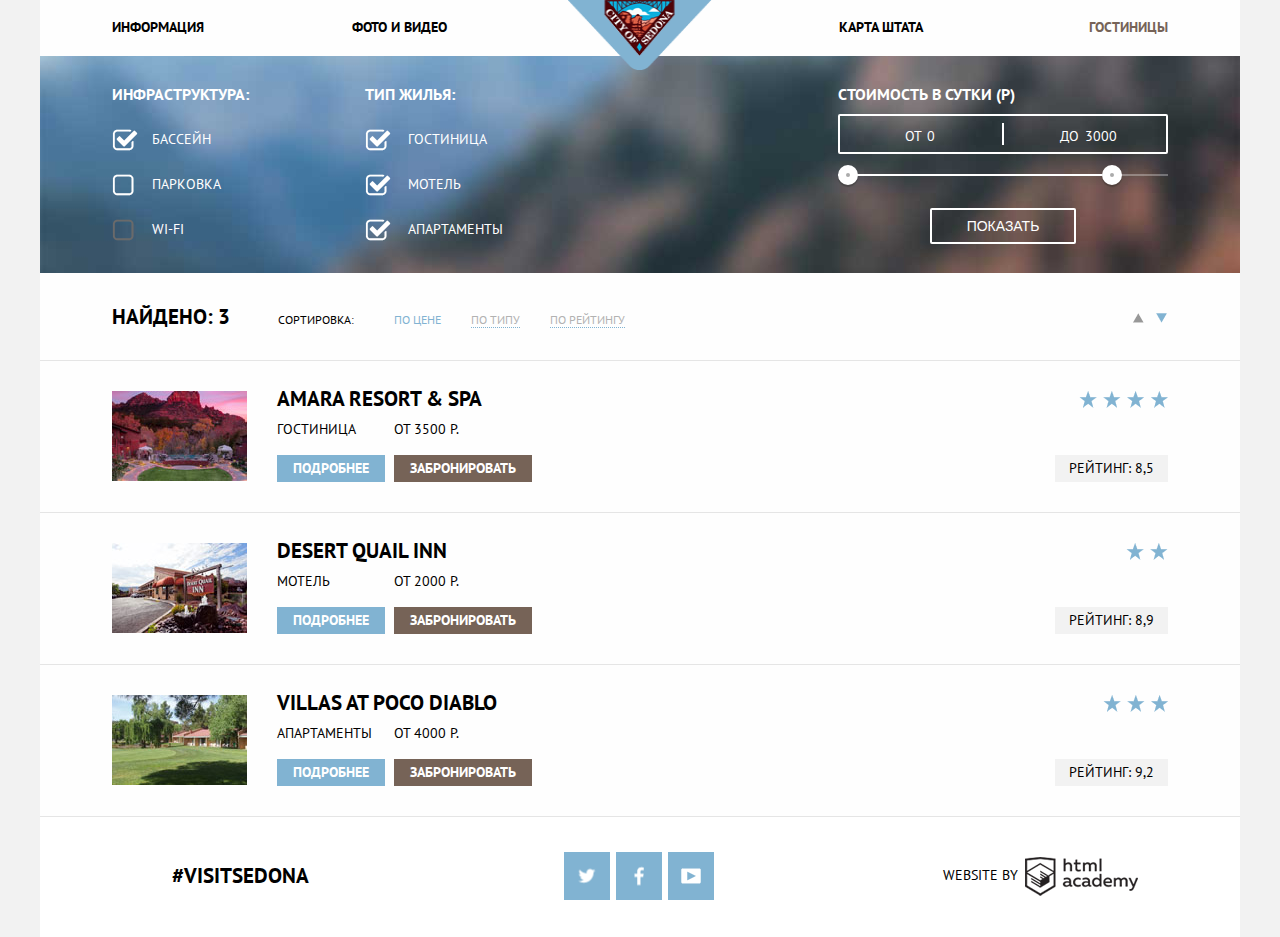
==== catalog.html @ 5f7a1dcf "Финальная версия" ====
<!DOCTYPE HTML>
<html lang="ru">
  <head>
    <meta charset="utf-8">
    <title>Каталог гостинец</title>
    <link rel="stylesheet" href="css/normalize.css">
    <link rel="stylesheet" href="css/style.css">
    <link href="https://fonts.googleapis.com/css?family=PT+Sans:400,700&amp;subset=cyrillic" rel="stylesheet">
  </head>
  <body>
    <header class="main-header">
      <div class="container">
        <nav class="main-navigation">
          <ul class="clearfix">
            <li class="navigation"><a href="#">Информация</a></li>
            <li class="navigation"><a href="#">Фото и видео</a></li>
            <li class="navigation active-nav"><a href="#">Гостиницы</a></li>
            <li class="navigation"><a href="#">Карта штата</a></li>
          </ul>
          <a href="/"><img src="img/logo.png" alt="Логотип" width="145" height="70"></a>
        </nav>
      </div>
    </header>
    <main class="container">

      <div class="filters clearfix"><!-- форма -->
          <form>
          <div class="infrastructure">
            <h3>Инфраструктура:</h3>
              <input type="checkbox" name="infrastructure" id="waterpool" checked>
              <label for="waterpool">Бассейн</label>
              <input type="checkbox" name="infrastructure" id="parking">
              <label for="parking">Парковка</label>
              <input type="checkbox" name="infrastructure" id="wi-fi" disabled>
              <label for="wi-fi">WI-FI</label>
            </div>
          <div class="house-type">
            <h3>Тип жилья:</h3>
              <input type="checkbox" name="hotel" id="hotel" checked>
              <label for="hotel">Гостиница</label>
              <input type="checkbox" name="motel" id="motel" checked>
              <label for="motel">Мотель</label>
              <input type="checkbox" name="apartments" id="apartments" checked>
              <label for="apartments">Апартаменты</label>

          </div>
          <div class="filter-range">
            <div class="filter-range-title">Стоимость в сутки (Р)</div>
            <div class="price-controls">
              <label class="min-price">
                От <input type="text" name="min-price" value=0>
              </label>
              <label class="max-price">
                До <input type="text" name="max-price" value=3000>
              </label>
            </div>
            <div class="range-controls">
              <div class="scale">
                  <div class="bar">
                  </div>
              </div>
              <div class="range-toggle min-range-toggle"></div>
              <div class="range-toggle max-range-toggle"></div>
            </div>
            <button class="btn-transparent" type="submit">Показать</button>
          </div>
        </form>
      </div>

      <div class="sort clearfix"><!--??-->
        <h3>Найдено: 3</h3>
        <span>Сортировка:</span>
        <a class="sort-active" href="#">По цене</a>
        <a href="#">По типу</a>
        <a href="#">По рейтингу</a>
        <i class="top-arrow"></i>
        <i class="down-arrow down-active-arrow"></i>
      </div>
      <div class="found clearfix"><!-- ??? -->
        <img src="img/hotel-1.jpg" alt="Гостиница" width="135" height="90">
        <div class="about-house">
          <a href="#" class="name"><h3>Amara Resort & Spa</h3></a>
          <div>
            <span class="hotel-type">Гостиница</span>
            <span class="price">От 3500 р.</span>
          </div>
          <a href="#" class="more">Подробнее</a>
          <a href="#" class="booking">Забронировать</a>
        </div>
        <i class="stars"></i>
        <span class="rating">Рейтинг: 8,5</span>
      </div>
      <div class="found clearfix">
        <img src="img/hotel-2.jpg" alt="Мотель" width="135" height="90">
        <div class="about-house">
          <a href="#" class="name"><h3>Desert Quail Inn</h3></a>
          <div>
            <span class="hotel-type">Мотель</span>
            <span class="price">От 2000 р.</span>
          </div>
          <a href="#" class="more">Подробнее</a>
          <a href="#" class="booking">Забронировать</a>

        </div>
        <i class="stars two-stars"></i>
        <span class="rating">Рейтинг: 8,9</span>
      </div>
      <div class="found clearfix">
        <img src="img/hotel-3.jpg" alt="Апартаменты" width="135" height="90">
        <div class="about-house">
          <a href="#" class="name"><h3>Villas at Poco Diablo</h3></a>
          <div>
            <span class="hotel-type">Апартаменты</span>
            <span class="price">От 4000 р.</span>
          </div>
          <a href="#" class="more">Подробнее</a>
          <a href="#" class="booking">Забронировать</a>
          </div>
        <i class="stars three-stars"></i>
        <span class="rating">Рейтинг: 9,2</span>
      </div>
    </main>
    <footer class="main-footer">
      <div class="container clearfix">
        <div class="footer-sedona">
          <h3>#VisitSedona</h3>
        </div>
        <div class="footer-social">
          <a class="social-btn social-btn-twit" href="">Twiter </a>
          <a class="social-btn social-btn-fb" href="">FB</a>
          <a class="social-btn social-btn-play" href="">Play</a>
        </div>
        <div class="footer-copyright">
          <a href="#">Website by</a>
        </div>
      </div>
    </footer>
  </body>
</html>
---- css/style.css ----
body {
  font-size: 14px;
  font-family: "PT Sans", sans-serif;
  font-weight: 400;
  text-transform: uppercase;
  color: #000000;
  line-height: 1.2;
  background-color: #f2f2f2;
}
h1 {
  font-size: 30px;
}
h2{
  font-size: 24px;
}
h3{
  font-size: 21px;
}
.introduction p{
  font-weight: normal;
}
.clearfix::after {
  content: "";
  display: table;
  clear: both;
}
.container {
  width: 1200px;
  margin: 0 auto;
  background-color: #fefefe;
}
.main-navigation {
    position: relative;
}
.main-navigation ul {
  font-size: 0;
  padding:0;/*??*/
  padding-bottom: 18px;
  padding-top: 17px;
  padding-left: 72px;
  padding-right: 72px;
}
.navigation{/* размер 20% от юл, а надо от 1200*/
  display: inline-block;
  width:240px;
  font-size: 14px;
  line-height: 21px;
  font-weight: bold;
}
.navigation:first-child{
  float:left;
  text-align: left;
}
.navigation:nth-child(2){
  float:left;
}
.navigation:nth-child(3){
  float: right;
  text-align: right;
}
.navigation:last-child{
  float: right;
  text-align: right;
    padding-right: 5px;
}
.navigation a{
  text-decoration: none;
  color: #000000;
}
.navigation a:hover{
  color: #81b3d2;
}
.navigation a:active{
  color: #b2b2b2;
}
.active-nav a{
  color: #766357;
}
.active-nav a:hover{
  color: #604e43;
}
.active-nav a:active{
  color: #d6d0cc;
}
.main-header img{
  position:absolute;
  top:0;
  left: 50%;
  margin-left: -72px;
  width: 144px;
  height: 70px;
}
.sedona-image {
  width: 100%;
  height: 432px;
  background:
              url(../img/underline.png) no-repeat 0 100% ,
              url(../img/background.jpg) 0 -55px;
  margin-bottom: 60px;
  padding-top: 76px;
}
.welcome-image{
  display: block;
  width: 188px;
  height: 45px;
  margin: 0 auto;
  margin-bottom: 11px;
}
.gorgeous{
  position: relative;
  display:block;
  width: 176px;
  height: 30px;
  margin: 0 auto;
  margin-bottom: 53px;
  padding-left: 10px;
  padding-right: 10px;
  z-index: 2;
}
.sedona-image i{
  position: relative;
  content: "";
  display: block;
  border-bottom: 2px solid #000000;
  top: -70px;
  width: 256px;
  margin: 0 auto;
  z-index: 1;
}
.big-image{
  display: block;
  width: 458px;
  height: 78px;
  margin: 0 auto;
  margin-bottom: 55px;
}
.sucks {
  display: block;
  width: 296px;
  height: 80px;
  margin: 0 auto;
}
.introduction {
  margin: 0 auto;
  width: 575px;
  padding-bottom:41px;/*14 пикселей вокруг текста ???*/
  text-align: center;
}
.main-text{
  font-size: 21px;
  line-height: 26px;
  margin-bottom: 33px;
}
.text-advantage {
  float:left;
  width:282px;
  padding-left: 60px;
  padding-top: 34px;
  padding-right: 58px;
  padding-bottom: 12px;
  line-height: 21px;
  min-height: 210px;
  text-align: center;
  color: #ffffff;
  background-color: #81b3d2;
}
.text-advantage h3{
  margin-bottom: 23px;
}
.number-one{
  margin-bottom: 21px;
}
.advantage-one img {
  float:right;
  width:800px;
  height: 256px;/*??*/
}
.feel{
  padding-top: 50px;
  padding-left: 72px;
  padding-right: 49px;;
  padding-bottom: 81px;
}
.feel h3{
  margin-bottom: 23px;/*&& 30px*/
}
.feel p{
  line-height: 21px;
  text-align: center;
  margin-bottom: 0;
}
.one {
  float:left;
  padding-top: 10px;
  width:258px;
  padding-right: 67px;
  /*min-height: 190px;*/
}
.one h3{
  padding-left: 95px;
}
.one img{
  margin-left: 89px;
  margin-bottom: 3px;/*21px?*/
  width: 75px;
  height: 72px;
}
.two{
  float:left;
  width: 397px;
  padding-top: 10px;
  padding-left: 4px;
  text-align: center;
}
.two img{
  width:74px;
  height: 70px;
}
.two h3{
  margin-top: 25px;
  margin-bottom: 24px;
}
.three {
  float:right;
  width: 300px;
  padding-top: 7px;
  padding-left: 27px;
  text-align: center;
}
.three img{
  width: 64px;
  height: 76px;
}
.three h3{
  margin-top: 23px;
}
.second-advantage img {
  float: left;
  width: 800px;
  height: 256px;
}
.bridge {
  width: 305;
  float: right;
  padding-top: 33px;
  padding-left: 48px;
  padding-right: 46px;
  padding-bottom: 13px;
  min-height: 210px;
  line-height: 21px;
  text-align: center;
  color: #ffffff;
  background-color: #81b3d2;
  min-height: 210px;
}
.bridge h3{
  margin-bottom: 25px;
}
.bridge p{
  margin-bottom: 21px;
}
.other-advantages {
  padding-top: 25px;
  padding-left: 72px;
  padding-right: 60px;
  padding-bottom: 15px;
  min-height: 215px;
  line-height: 21px;
  background-color: #eeeeee;
}
.other:first-child {
  width: 240px;
  float: left;
  text-align: center;
  padding-right: 80px;
  padding-left: 7px;
  font-weight: normal;

}
.other:nth-child(2){
  float:left;
  width:400px;
  text-align:center;
  font-weight: normal;
}
.other:last-child {
  float:right;
  width:280px;
  text-align: center;
  font-weight: normal;
}
.other h3{
  margin-bottom: 25px;
}
.other p{
  margin-bottom: 21px;
}
.hotels {
  text-align: center;
  padding-top: 26px;/*маргин 24.9, что это */
}
.interesting{
  font-size: 30px;
  margin-bottom: 24px;
}
.hotels p{
  line-height: 24px;
  margin-bottom: 48px;
}
.find{/*маргин 19.2 ??*/
  position: relative;
  margin: 0 auto;
  width: 568px;
  padding-top: 30px;
  padding-bottom: 30px;
  background-color: #766357;
  color: #ffffff;
}

.find h2{
    font-size: 21px;
    margin:0;
}
.map {
  z-index: 1;
}
.map img{
  height: 595px;
  width: 1200px;
  z-index: 1;
}
.filters {
  min-height: 203px;
  padding-top: 14px;
  padding-left: 6%;
  padding-right: 6%;
  margin-bottom: 0;
  background-color: cyan;
  background-image: url(../img/filter.jpg) ;
  background-repeat: no-repeat;
  background-position: 0 -55px;
  color: #ffffff;
}
.filters h3{/*margin top bot 16px наследует размер текста*/
  font-size: 16px;
}
.filters input[type="checkbox"]{
  display:none;
}
.filters input[type="checkbox"] + label {
  display: block;
  margin: 10px 0;
  line-height: 20px;
  padding-left: 43px;
  position: relative;
  cursor: pointer;
  margin-bottom: 25px;
}
.infrastructure input[type="checkbox"] + label {
  padding-left: 40px;
}
.filters input[type="checkbox"] + label::before{
  content: "";
  display: block;
  width: 20px;
  height: 20px;
  background-image: url("../img/sprite.png");
  background-repeat: no-repeat;
  width: 22px;
  height: 22px;
  background-position: -521px -5px;
  position: absolute;
  top: 0;
  left: 0;
}
.filters input[type="checkbox"]:checked + label::before{
  content:"";
  position: absolute;
  top: 0;
  left: 0;
  background-image:url("../img/sprite.png");
  background-repeat: no-repeat;
  width: 26px;
  height: 22px;
  background-position: -465px -5px;
  border:0;
}
.filters input[type="checkbox"]:disabled + label::before{
  background-position: -397px -5px;
}
.infrastructure {
  float: left;
  width: 240px;
  text-align: left;
}
.house-type{
  float: left;
  width:278px;
  padding-left: 13px;
}
.infrastructure h3, .house-type h3{
  padding-bottom: 9px;
  margin-top:15px;
}
.filter-range{
  float: right;
  width:330px;
  margin-top: 14px;
}
.filter-range-title{
  margin-bottom: 9px;
  font-weight: 600;
  font-size: 16px;
  line-height: 21px;
}
.price-controls{
  position: relative;
  height: 36px;
  margin-bottom: 20px;
  font-size: 0;
  border: 2px solid #ffffff;
  border-radius: 2px;
}
.price-controls::after{
  content: "";
  position: absolute;
  width: 2px;
  height: 22px;
  left: 50%;
  top: 50%;
  transform: translate(-50%, -50%);
  background: #ffffff;
}
.price-controls label{
  display: inline-block;
  font-size: 14px;
  line-height: 38px;
  vertical-align: top;
  cursor: pointer;
}
.price-controls .min-price,
.price-controls .max-price{
  width: 90px;
  padding-left: 65px;
}
.price-controls input{
  width: 50px;
  margin:0;
  color: inherit;
  font: inherit;
  background: none;
  border: none;
}
.range-controls{
  position: relative;
  margin-bottom: 32px;
}
.range-controls .scale{
  height: 2px;
  background: rgba(255, 255, 255, 0.3);
}
.range-controls .bar{
  width: 80%;
  height: 2px;
  background:  #ffffff;
}
.range-toggle{
  position: absolute;
  top: -9px;
  width: 4px;
  height: 4px;
  background: #ababab;
  border: 8px solid #ffffff;
  border-radius: 50%;
  box-shadow: 0 2px 1px 0 rgba(0, 1, 1, 0.2);
  cursor: pointer;
}
.min-range-toggle{
  left: 0;
}
.max-range-toggle{
  left: 80%;
}
.range-toggle:hover {
  background: #1c4f80;
}
.btn-transparent{
  display: block;
  margin: 0 auto;
  padding: 6px 35px;

  font-size: 14px;
  line-height: 20px;
  color:#ffffff;
  text-transform: uppercase;

  background: transparent;
  border: 2px solid #ffffff;
  border-radius: 2px;
  cursor:pointer;
}
.btn-transparent:hover {
  color: #000000;
  background: #ffffff;
}
.sort{
  position: relative;
  min-height: 55px;
  width: 1056px;
  padding-left: 72px;
  padding-right: 72px;
  padding-top:10px;
  padding-bottom: 10px;
}
.sort h3 {
  display: inline-block;
  margin-right: 44px;
}
.sort span{
  display: inline-block;
  font-size: 12px;
  margin-right: 36px;
}
.sort a {
  display: inline-block;
  font-size: 12px;
  margin-right: 26px;
  text-decoration: none;
  color: #b2b2b2;
  border-bottom: 1px dotted #81b3d2;
}
.sort a:hover{
  color: #81b3d2;
}
.sort a:active{
  color: #000000;
}
.sort a.sort-active{
  border: 0;
  color: #81b3d2;
}
.sort i{
  display: inline-block;
  float:right;
  position: relative;
}
.top-arrow{
  position: absolute;
  background-image: url("../img/sprite.png");
  background-repeat: no-repeat;
  background-position: -314px -5px;
  width: 11px;
  height: 10px;
  top: 30px;
  right: 24px;
  opacity: 0.4;
}
.down-arrow{
  position: absolute;
  background-image: url("../img/sprite.png");
  background-repeat: no-repeat;
  background-position: -272px -5px;
  width: 11px;
  height: 10px;
  right: -10px;
  top: 30px;
  opacity: 0.4;
}
.top-arrow:hover,
.down-arrow:hover{
  opacity: 1;
}
.top-arrow:active{
  background-position: -293px -5px;
}
.down-arrow:active{
  background-position: -251px -5px;
}
.down-active-arrow{
  background-position: -251px -5px;
  opacity: 1;
}

.found{
  position:relative;
  padding-top: 30px;
  padding-bottom: 30px;
  padding-left: 72px;
  padding-right: 72px;
  min-height: 90px;
  border-top: 1px solid #e5e5e5;
}
.found:last-child{
  border-bottom: 1px solid #e5e5e5;
}
.found img {
  height: 90px;
  width: 135px;
  float: left;
  margin-right: 30px;
}
.name{
  color: #000000;
}
.name:hover{
  color: #b3d1e4;
}
.name:active{
  color: #b2b2b2;
}
.about-house{
  float: left;
  margin-top: -2px;
}
.about-house h3{
  margin-top: -3px;
  margin-bottom: 0;
}
.hotel-type  {
  display: inline-block;
  width: 109px;
  margin-top: 10px;
  margin-bottom: 22px;
  margin-right: 4px;
}
.about-house a{
  text-decoration: none;
  margin-top: -10px;
}
.more{
  display: inline-block;
  padding-top: 5px;
  padding-left: 16px;
  padding-right: 16px;
  padding-bottom: 5px;
  margin-right: 5px;
  font-weight: 600;
  background: #81b3d2;
  color:#ffffff;
}
.more:hover{
  background-color: #669ec0;
}
.more:active{
  background-color: #5496bd;
  color: #88b6d1;
}
.booking{
  display: inline-block;
  padding-top: 5px;
  padding-left: 16px;
  padding-right: 16px;
  padding-bottom: 5px;
  font-weight: 600;
  background: #766357;
  color: #ffffff;
}
.booking:hover{
  background-color: #604e43;
}
.booking:active{
  background-color: #503e33;
  color: #7e7169;
}
.stars{
  float:right;
  left: 1px;
  background-image:url("../img/sprite.png");
  background-repeat: no-repeat;
  width: 89px;
  height: 17px;
  background-position: -583px -5px;
}
.two-stars{
  width: 42px;
}
.three-stars{
  width:65px;
}
.rating{
  display: inline-block;
  position: absolute;
  right: 72px;
  bottom: 30px;
  padding: 5px 14px;
  background-color: #f2f2f2;
}
.index-footer {
  position: relative;
  z-index: 12312;
  width: 1200px;
  margin: 0 auto;
  background-color: #fefefe;
  margin-top: -124px;
  opacity: 0.9;
  min-height: 121px;
}
.main-footer .container{
  background-color: #ffffff;
  min-height: 120px;
  text-align: center;
}
.footer-sedona{
  float:left;
  width: 240px;
  margin:0;
  padding-top: 25px;
  padding-left:80px;
  padding-right: 87px;
  text-align: center;
}
.footer-social {
  float:left;
  width: 276px;
  padding-top: 35px;
  padding-left: 55px;
  text-align: center;
}
.social-btn{
  display: inline-block;
  vertical-align: top;
  width: 46px;
  height: 48px;
  font-size: 0;
  background-color: #81b3d2;
  position: relative;
  margin-right: 2px;
  background: #81b3d2;
}
.social-btn::before{
  content: "";
  position: absolute;
  top:50%;
  left:50%;
  transform: translate(-50%, -50%);
  background:  url("../img/sprite.png") no-repeat center;
}
.social-btn-twit::before{
  width: 17px;
  height: 15px;
  background-position: -682px -5px;
}

.social-btn-fb::before{
  width: 10px;
  height: 19px;
  background-position: -501px -5px;
}

.social-btn-play::before{
  width: 20px;
  height: 16px;
  background-position: -553px -5px;
}
.social-btn-play:hover,
.social-btn-fb:hover,
.social-btn-twit:hover {
  background: #669ec0;
}
.social-btn-play:active,
.social-btn-fb:active,
.social-btn-twit:active {
  background: #5496bd;
}
.social-btn-play:active::before,
.social-btn-fb:active::before,
.social-btn-twit:active::before{
  opacity: 0.5;
}
/*.social-btn{
  display: inline-block;
  width: 46px;
  height: 48px;
  margin-right: 2px;

  vertical-align: top;
  font-size: 0;
  background: #81b3d2 url("../img/sprite.png") no-repeat center;

}


  /*transform: translate(-50%, -50%);



.social-btn-twit{
  position: absolute;
  background-position: -159px -47px;

}
.social-btn-fb{
  position: absolute;
  background-position: -10px -111px;
}
.social-btn-play{
  background-position: -82px -111px;
}
.social-btn:hover{
  background-color: #669ec0;
  color: #ffffff;
}
.social-btn:active{
  background-color: #5496bd;
  opacity: 0.9;
}*/
.footer-copyright{
  float:right;
  width: 225px;
  min-height: 40px;
  margin-right: 72px;
  padding-left: 15px;
  margin-top: 41px;
  padding-top: 9px;
  position: relative;
  text-align: left;
}
.footer-copyright a{
  text-decoration: none;
  color: #000000;
}
.footer-copyright a::before{
  content: "";
  position: absolute;
  background-image: url("../img/sprite.png");
  background-repeat: no-repeat;
  background-position: -5px -5px;
  width: 113px;
  height:39px;
  right: 30px;
  top: -1px;
}
.footer-copyright a:hover::before{
  background-position: -128px -5px;
}
.footer-copyright a:active::before{
  background-position: -5px -5px;
  opacity: 0.4;
}



.find-form{
  position: absolute;
  font-weight: 600;
  margin-top: 31px;
  padding-top: 55px;
  padding-left: 54px;
  padding-right: 53px;
  text-align: left;
  background-color: white;
  color:#000000;
}
.find-form a{
  display: inline-block;
  width: 459px;
  height: 58px;
  margin-top: 52px;
  margin-bottom: 55px;
  font-size: 21px;
  line-height: 58px;
  text-decoration: none;
  background-color: #81b3d2;
  color: #ffffff;
  text-align: center;
}
.find-form a:hover{
  background-color: #669ec0;
}
.find-form a:active{
  background-color: #5496bd;
  color: #81b2ce;
}
.find-form input:hover{
  background-color: #ebebeb;
}
.find-form input:focus{
  background-color: #ffffff;
  outline:   #e5e5e5 solid 2px;
}
.text-form{
  vertical-align: middle;
  position: relative;
  margin-top: 10px;
}
 .date{
  position: relative;
  float:right;
  width: 300px;
  height: 37px;
  margin-bottom: 29px;
  padding-left: 10px;
  padding-right: 35px;
  border:0;
  background: #f2f2f2;
  text-transform: uppercase;
}
.people{
  width: 23px;
  height: 37px;
  border:0;
  background: #f2f2f2;
  padding-left: 45px;
  padding-right: 45px;
  text-align: center;
  font-size: 14px;
}
.adult {
  display: inline-block;
  width: 230px;
}
.childrens{
  height: 37px;
  display: inline-block;
  width: 180px;
  float: right;
  text-align: left;
}
.adult input,
.childrens input{
  float:right;
}
.childrens label,
.adult label,
.arr-block label{
  display: inline-block;
  margin-top: 10px;
}
.arr-block i{
  content: "";
  position: absolute;
  background-image: url("../img/sprite.png");
  background-repeat: no-repeat;
  background-position: -335px -5px;
  width: 21px;
  height: 22px;
  right: 65px;
  top: 62px;
  opacity: 0.5;
}
.arr-block2 i{
  background-position: -335px -5px;
  right: 65px;
  top: 130px;
}
.arr-block i:hover,
.arr-block2 i:hover{
  opacity: 1;
}
.arr-block i:active,
.arr-block2 i:active{
  background-position: -366px -5px;
  opacity: 1;
}
.adult-minus{
  display: block;
  position: absolute;
  background-image: url("../img/sprite.png");
  background-repeat: no-repeat;
  background-position: -709px -5px;
  width: 12px;
  height: 3px;
  top: 208px;
  right: 375px;
  opacity: 0.5;
}
.adult-plus{
  display:block;
  position: absolute;
  background-image: url("../img/sprite.png");
  background-repeat: no-repeat;
  background-position: -753px -5px;
  width: 11px;
  height: 11px;
  top: 203px;
  right: 300px;
  opacity: 0.5;
}
.children-minus{
  position: absolute;
  background-image: url("../img/sprite.png");
  background-repeat: no-repeat;
  background-position: -709px -5px;
  width: 12px;
  height: 3px;
  top: 208px;
  right: 142px;
  opacity: 0.5;
}
.children-plus{
  position: absolute;
  background-image: url("../img/sprite.png");
  background-repeat: no-repeat;
  background-position: -753px -5px;
  width: 11px;
  height: 11px;
  top: 203px;
  right: 69px;
  opacity: 0.5;
}
.adult-minus:hover,
.adult-plus:hover,
.children-minus:hover,
.children-plus:hover{
  opacity: 1;
}
.adult-minus:active,
.children-minus:active{
  background-position: -731px -5px;
}
.adult-plus:active,
.children-plus:active{
  background-position: -774px -5px;
}
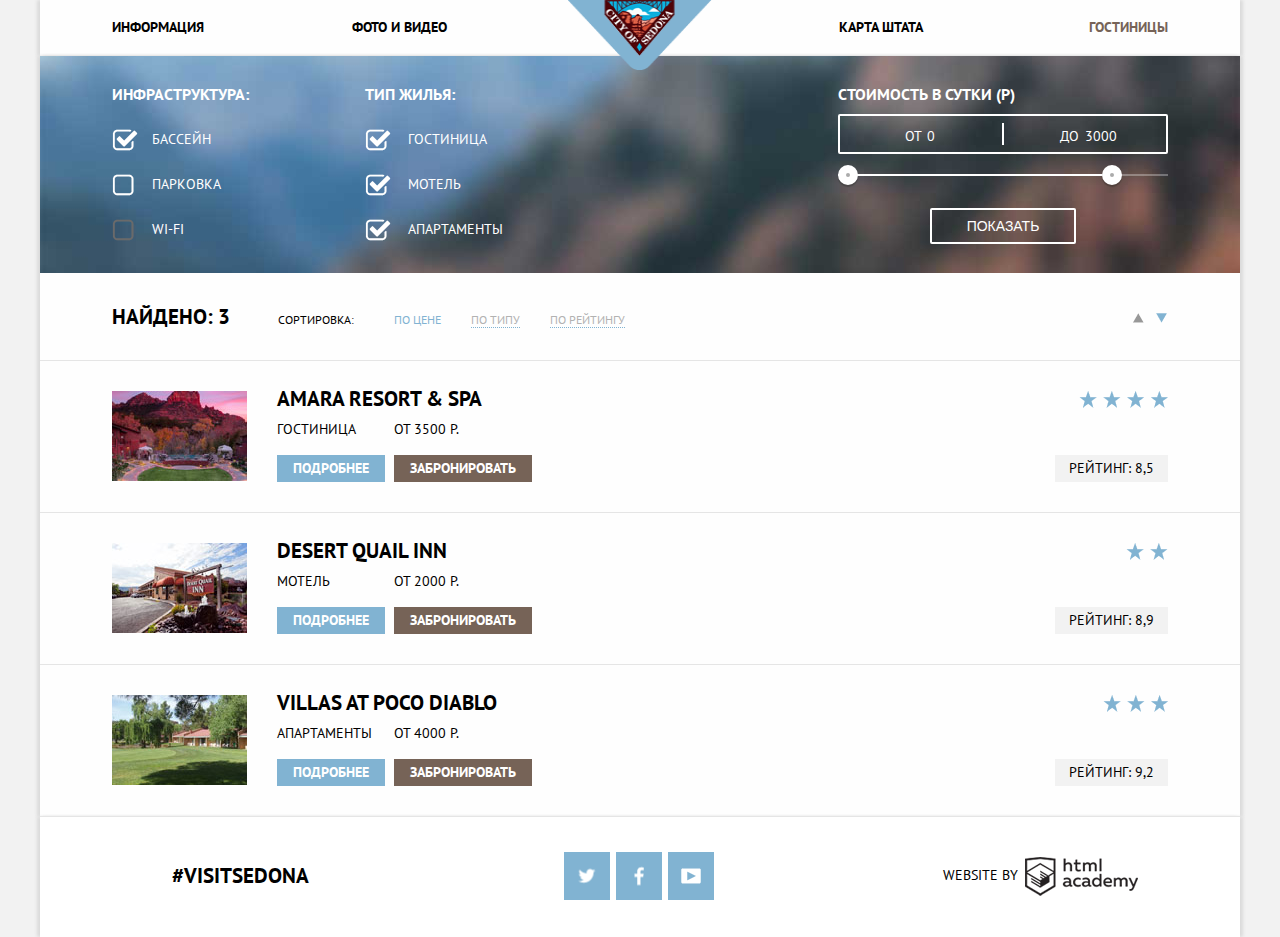
==== commit 412c9be6: "CheckMePlease" ====
--- a/catalog.html
+++ b/catalog.html
@@ -4,7 +4,7 @@
     <meta charset="utf-8">
     <title>Каталог гостинец</title>
     <link rel="stylesheet" href="css/normalize.css">
-    <link rel="stylesheet" href="css/style.css">
+    <link rel="stylesheet" href="css/style.min.css">
     <link href="https://fonts.googleapis.com/css?family=PT+Sans:400,700&amp;subset=cyrillic" rel="stylesheet">
   </head>
   <body>
--- a/css/style.min.css
+++ b/css/style.min.css
@@ -0,0 +1 @@
+body{font-size:14px;font-family:"PT Sans","Arial",sans-serif;text-transform:uppercase;color:#000;line-height:1.2;background-color:#f2f2f2}h1{font-size:30px}h2{font-size:24px}h3{font-size:21px}.introduction p,body{font-weight:400}.clearfix::after{content:"";display:table;clear:both}.container{width:1200px;margin:0 auto;background-color:#fefefe;box-shadow:3px 0 3px 0 #dbdbdb,-3px 0 3px 0 #dbdbdb}.main-navigation{position:relative}.main-navigation ul{font-size:0;padding:17px 72px 18px}.navigation{display:inline-block;width:240px;font-size:14px;line-height:21px;font-weight:700}.navigation:first-child{float:left;text-align:left}.navigation:nth-child(2){float:left}.navigation:nth-child(3){float:right;text-align:right}.navigation:last-child{float:right;text-align:right;padding-right:5px}.navigation a{text-decoration:none;color:#000}.navigation a:hover{color:#81b3d2}.navigation a:active{color:#b2b2b2}.active-nav a{color:#766357}.active-nav a:hover{color:#604e43}.active-nav a:active{color:#d6d0cc}.main-header img{position:absolute;top:0;left:50%;margin-left:-72px;width:144px;height:70px}.sedona-image{width:100%;height:432px;background:url(../img/underline.png) no-repeat 0 100%,url(../img/background.jpg) 0 -55px;margin-bottom:60px;padding-top:76px}.gorgeous,.welcome-image{display:block;width:188px;height:45px;margin:0 auto 11px}.gorgeous{position:relative;width:176px;height:30px;margin:0 auto 53px;padding-left:10px;padding-right:10px}.sedona-image i::after,.sedona-image i::before{content:"";position:absolute;display:block;border-bottom:2px solid #766357;top:200px;width:29px;margin-left:472px}.sedona-image i::after{margin-left:698px}.big-image,.sucks{display:block;width:458px;height:78px;margin:0 auto 55px}.sucks{width:296px;height:80px;margin:0 auto}.introduction{margin:0 auto;width:575px;padding-bottom:41px;text-align:center}.main-text{font-size:21px;line-height:26px;margin-bottom:33px}.text-advantage{float:left;width:282px;padding:34px 58px 12px 60px;line-height:21px;min-height:210px;text-align:center;color:#fff;background-color:#81b3d2}.feel h3,.text-advantage h3{margin-bottom:23px}.number-one{margin-bottom:21px}.advantage-one img{float:right;width:800px;height:256px}.feel{padding:50px 49px 81px 72px}.feel p{line-height:21px;text-align:center;margin-bottom:0}.one,.two{float:left;padding-top:10px}.one{padding-right:67px;width:258px}.one h3{padding-left:95px}.one img{margin-left:89px;margin-bottom:3px;width:75px;height:72px}.two{width:397px;padding-left:4px;text-align:center}.two img{width:74px;height:70px}.two h3{margin-top:25px;margin-bottom:24px}.bridge,.three{float:right;text-align:center}.three{padding-top:7px;padding-left:27px;width:300px}.three img{width:64px;height:76px}.three h3{margin-top:23px}.second-advantage img{float:left;width:800px;height:256px}.bridge{width:305;padding:33px 46px 13px 48px;line-height:21px;color:#fff;background-color:#81b3d2;min-height:210px}.bridge h3,.other h3{margin-bottom:25px}.bridge p,.other p{margin-bottom:21px}.other-advantages{padding:25px 60px 15px 72px;min-height:215px;line-height:21px;background-color:#eee}.other:first-child{width:240px;float:left;text-align:center;padding-right:80px;padding-left:7px;font-weight:400}.other:nth-child(2){float:left;width:400px;text-align:center;font-weight:400}.other:last-child{float:right;width:280px;text-align:center;font-weight:400}.hotels{text-align:center;padding-top:26px}.interesting{font-size:30px;margin-bottom:24px}.hotels p{line-height:24px;margin-bottom:48px}.find{position:relative;margin:0 auto;width:568px;padding-top:30px;padding-bottom:30px;background-color:#766357;color:#fff}.find h2{font-size:21px;margin:0}.map,.map img{z-index:1}.map img{height:595px;width:1200px}.filters{min-height:203px;padding-top:14px;padding-left:6%;padding-right:6%;margin-bottom:0;background-color:#0ff;background-image:url(../img/filter.jpg);background-repeat:no-repeat;background-position:0 -55px;color:#fff}.filters h3{font-size:16px}.filters input[type=checkbox]{display:none}.filters input[type=checkbox]+label{display:block;line-height:20px;padding-left:43px;position:relative;cursor:pointer;margin:10px 0 25px}.infrastructure input[type=checkbox]+label{padding-left:40px}.filters input[type=checkbox]+label::before{content:"";display:block;background-image:url(../img/sprite.png);background-repeat:no-repeat;width:22px;height:22px;background-position:-521px -5px;position:absolute;top:0;left:0}.filters input[type=checkbox]:checked+label::before{content:"";position:absolute;top:0;left:0;background-image:url(../img/sprite.png);background-repeat:no-repeat;width:26px;height:22px;background-position:-465px -5px;border:0}.filters input[type=checkbox]:disabled+label::before{background-position:-397px -5px}.infrastructure{float:left;width:240px;text-align:left}.house-type{float:left;width:278px;padding-left:13px}.house-type h3,.infrastructure h3{padding-bottom:9px;margin-top:15px}.filter-range{float:right;width:330px;margin-top:14px}.filter-range-title{margin-bottom:9px;font-weight:600;font-size:16px;line-height:21px}.price-controls{position:relative;height:36px;margin-bottom:20px;font-size:0;border:2px solid #fff;border-radius:2px}.price-controls::after{content:"";position:absolute;width:2px;height:22px;left:50%;top:50%;transform:translate(-50%,-50%);background:#fff}.price-controls label{display:inline-block;font-size:14px;line-height:38px;vertical-align:top;cursor:pointer}.price-controls .max-price,.price-controls .min-price{width:90px;padding-left:65px}.price-controls input{width:50px;margin:0;color:inherit;font:inherit;background:0 0;border:none}.range-controls{position:relative;margin-bottom:32px}.range-controls .scale{height:2px;background:rgba(255,255,255,.3)}.range-controls .bar{width:80%;height:2px;background:#fff}.range-toggle{position:absolute;top:-9px;width:4px;height:4px;background:#ababab;border:8px solid #fff;border-radius:50%;box-shadow:0 2px 1px 0 rgba(0,1,1,.2);cursor:pointer}.min-range-toggle{left:0}.max-range-toggle{left:80%}.range-toggle:hover{background:#1c4f80}.btn-transparent{display:block;margin:0 auto;padding:6px 35px;font-size:14px;line-height:20px;color:#fff;text-transform:uppercase;background:0 0;border:2px solid #fff;border-radius:2px;cursor:pointer}.btn-transparent:hover{color:#000;background:#fff}.sort{position:relative;min-height:55px;width:1056px;padding:10px 72px}.sort h3{margin-right:44px}.sort span{font-size:12px;margin-right:36px}.sort a,.sort h3,.sort i,.sort span{display:inline-block}.sort a{font-size:12px;margin-right:26px;text-decoration:none;color:#b2b2b2;border-bottom:1px dotted #81b3d2}.sort a:hover{color:#81b3d2}.sort a:active{color:#000}.sort a.sort-active{border:0;color:#81b3d2}.sort i{float:right;position:relative}.down-arrow,.top-arrow{position:absolute;background-image:url(../img/sprite.png);background-repeat:no-repeat;background-position:-314px -5px;width:11px;height:10px;top:30px;right:24px;opacity:.4}.down-arrow{background-position:-272px -5px;right:-10px}.arr-block i:hover,.arr-block2 i:hover,.down-arrow:hover,.top-arrow:hover{opacity:1}.top-arrow:active{background-position:-293px -5px}.down-active-arrow,.down-arrow:active{background-position:-251px -5px}.down-active-arrow{opacity:1}.found{position:relative;padding:30px 72px;min-height:90px;border-top:1px solid #e5e5e5}.found:last-child{border-bottom:1px solid #e5e5e5}.found img{height:90px;width:135px;float:left;margin-right:30px}.name{color:#000}.name:hover{color:#b3d1e4}.name:active{color:#b2b2b2}.about-house{float:left;margin-top:-2px}.about-house h3{margin-top:-3px;margin-bottom:0}.hotel-type{display:inline-block;width:109px;margin-top:10px;margin-bottom:22px;margin-right:4px}.about-house a{text-decoration:none;margin-top:-10px}.booking,.more{display:inline-block;padding:5px 16px;font-weight:600;color:#fff}.more{margin-right:5px;background:#81b3d2}.find-form a:hover,.more:hover{background-color:#669ec0}.find-form a:active,.more:active{background-color:#5496bd;color:#88b6d1}.booking{background:#766357}.booking:hover{background-color:#604e43}.booking:active{background-color:#503e33;color:#7e7169}.stars{float:right;left:1px;background-image:url(../img/sprite.png);background-repeat:no-repeat;width:89px;height:17px;background-position:-583px -5px}.two-stars{width:42px}.three-stars{width:65px}.rating{display:inline-block;position:absolute;right:72px;bottom:30px;padding:5px 14px;background-color:#f2f2f2}.index-footer{position:relative;z-index:12312;width:1200px;background-color:#fefefe;margin:-124px auto 0;opacity:.9;min-height:121px}.main-footer .container{background-color:#fff;min-height:120px;text-align:center}.footer-sedona{float:left;width:240px;margin:0;padding-top:25px;padding-left:80px;padding-right:87px;text-align:center}.footer-social{float:left;width:276px;padding-top:35px;padding-left:55px;text-align:center}.social-btn{display:inline-block;vertical-align:top;width:46px;height:48px;font-size:0;background-color:#81b3d2;position:relative;margin-right:2px;background:#81b3d2}.social-btn::before{content:"";position:absolute;top:50%;left:50%;transform:translate(-50%,-50%);background:url(../img/sprite.png) no-repeat center}.social-btn-twit::before{width:17px;height:15px;background-position:-682px -5px}.social-btn-fb::before{width:10px;height:19px;background-position:-501px -5px}.social-btn-play::before{width:20px;height:16px;background-position:-553px -5px}.social-btn-fb:hover,.social-btn-play:hover,.social-btn-twit:hover{background:#669ec0}.social-btn-fb:active,.social-btn-play:active,.social-btn-twit:active{background:#5496bd}.social-btn-fb:active::before,.social-btn-play:active::before,.social-btn-twit:active::before{opacity:.5}.footer-copyright{float:right;width:225px;min-height:40px;margin-right:72px;padding-left:15px;margin-top:41px;padding-top:9px;position:relative;text-align:left}.find-form a,.footer-copyright a{text-decoration:none;color:#000}.footer-copyright a::before{content:"";position:absolute;background-image:url(../img/sprite.png);background-repeat:no-repeat;background-position:-5px -5px;width:113px;height:39px;right:30px;top:-1px}.footer-copyright a:hover::before{background-position:-128px -5px}.footer-copyright a:active::before{background-position:-5px -5px;opacity:.4}@keyframes bounce{0%{transform:translateY(-20px)}30%{transform:translateY(40px)}50%{transform:translateY(-5px)}80%{transform:translateY(5px)}to{transform:translateY(0)}}.find-form{position:absolute;font-weight:600;margin-top:31px;padding-top:55px;padding-left:54px;padding-right:53px;text-align:left;background-color:#fff;color:#000;animation:bounce .6s}.find-form a{display:inline-block;width:459px;height:58px;margin-top:52px;margin-bottom:55px;font-size:21px;line-height:58px;background-color:#81b3d2;color:#fff;text-align:center}.find-form a:active{color:#81b2ce}.find-form input:hover{background-color:#ebebeb}.find-form input:focus{background-color:#fff;outline:#e5e5e5 solid 2px}.open-form{cursor:pointer}.text-form{vertical-align:middle;position:relative;margin-top:10px}.date,.people{height:37px;border:0;background:#f2f2f2}.date{position:relative;float:right;margin-bottom:29px;text-transform:uppercase;width:300px;padding-left:10px;padding-right:35px}.people{width:23px;padding-left:45px;padding-right:45px;text-align:center;font-size:14px}.adult,.childrens{display:inline-block;width:230px}.childrens{height:37px;width:180px;text-align:left}.adult input,.childrens,.childrens input{float:right}.adult label,.arr-block label,.childrens label{display:inline-block;margin-top:10px}.arr-block i,.arr-block2 i{background-position:-335px -5px;right:65px}.arr-block i{content:"";position:absolute;background-image:url(../img/sprite.png);background-repeat:no-repeat;width:21px;height:22px;opacity:.5;top:62px}.arr-block2 i{top:130px}.arr-block i:active,.arr-block2 i:active{background-position:-366px -5px;opacity:1}.adult-minus{display:block;background-position:-709px -5px;width:12px;height:3px;top:208px;right:375px}.adult-minus,.adult-plus,.children-minus,.children-plus{position:absolute;background-image:url(../img/sprite.png);background-repeat:no-repeat;opacity:.5}.adult-plus{display:block;background-position:-753px -5px;width:11px;height:11px;top:203px;right:300px}.children-minus,.children-plus{background-position:-709px -5px;width:12px;height:3px;top:208px;right:142px}.children-plus{background-position:-753px -5px;width:11px;height:11px;top:203px;right:69px}.adult-minus:hover,.adult-plus:hover,.children-minus:hover,.children-plus:hover{opacity:1}.adult-minus:active,.children-minus:active{background-position:-731px -5px}.adult-plus:active,.children-plus:active{background-position:-774px -5px}.close-form{display:none}
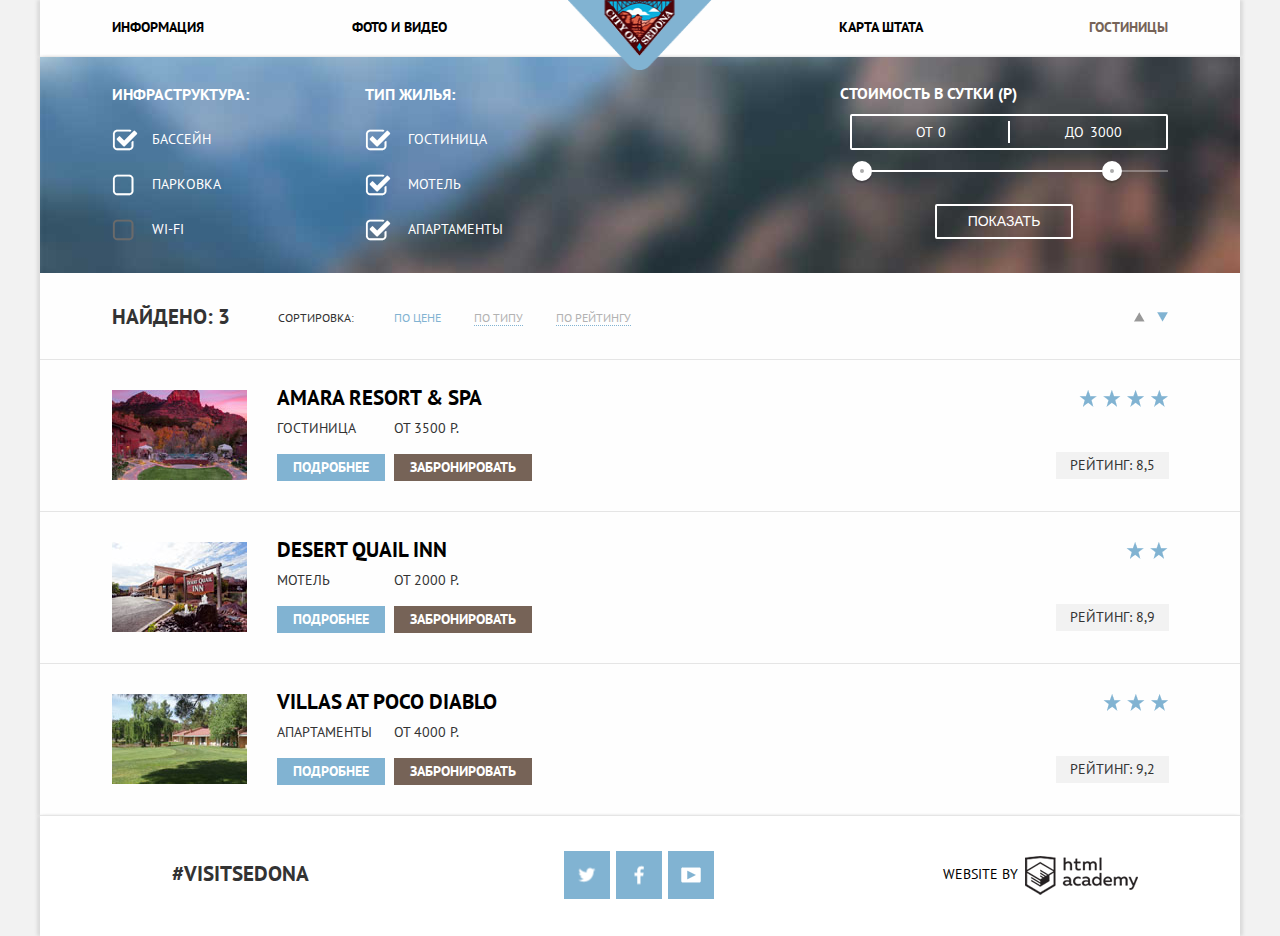
==== commit 50976ddc: "SecondEdition" ====
--- a/catalog.html
+++ b/catalog.html
@@ -2,8 +2,8 @@
 <html lang="ru">
   <head>
     <meta charset="utf-8">
-    <title>Каталог гостинец</title>
-    <link rel="stylesheet" href="css/normalize.css">
+    <title>Каталог гостиниц</title>
+    <link rel="stylesheet" href="css/normalize.min.css">
     <link rel="stylesheet" href="css/style.min.css">
     <link href="https://fonts.googleapis.com/css?family=PT+Sans:400,700&amp;subset=cyrillic" rel="stylesheet">
   </head>
@@ -14,35 +14,35 @@
           <ul class="clearfix">
             <li class="navigation"><a href="#">Информация</a></li>
             <li class="navigation"><a href="#">Фото и видео</a></li>
-            <li class="navigation active-nav"><a href="#">Гостиницы</a></li>
+            <li class="navigation active-nav"><a href="catalog.html">Гостиницы</a></li>
             <li class="navigation"><a href="#">Карта штата</a></li>
           </ul>
-          <a href="/"><img src="img/logo.png" alt="Логотип" width="145" height="70"></a>
+          <a href="index.html"><img src="img/logo.png" alt="Логотип" width="145" height="70"></a>
         </nav>
       </div>
     </header>
     <main class="container">
-
       <div class="filters clearfix"><!-- форма -->
-          <form>
-          <div class="infrastructure">
-            <h3>Инфраструктура:</h3>
-              <input type="checkbox" name="infrastructure" id="waterpool" checked>
+        <form method="get" action="find.html">
+          <div class="checkbox-wrapper">
+            <div class="infrastructure">
+              <h3>Инфраструктура:</h3>
+              <input type="checkbox" name="waterpool" id="waterpool" checked>
               <label for="waterpool">Бассейн</label>
-              <input type="checkbox" name="infrastructure" id="parking">
+              <input type="checkbox" name="parking" id="parking">
               <label for="parking">Парковка</label>
-              <input type="checkbox" name="infrastructure" id="wi-fi" disabled>
+              <input type="checkbox" name="wi-fi" id="wi-fi" disabled>
               <label for="wi-fi">WI-FI</label>
             </div>
-          <div class="house-type">
-            <h3>Тип жилья:</h3>
+            <div class="house-type">
+              <h3>Тип жилья:</h3>
               <input type="checkbox" name="hotel" id="hotel" checked>
               <label for="hotel">Гостиница</label>
               <input type="checkbox" name="motel" id="motel" checked>
               <label for="motel">Мотель</label>
               <input type="checkbox" name="apartments" id="apartments" checked>
               <label for="apartments">Апартаменты</label>
-
+            </div>
           </div>
           <div class="filter-range">
             <div class="filter-range-title">Стоимость в сутки (Р)</div>
@@ -66,15 +66,14 @@
           </div>
         </form>
       </div>
-
       <div class="sort clearfix"><!--??-->
         <h3>Найдено: 3</h3>
         <span>Сортировка:</span>
         <a class="sort-active" href="#">По цене</a>
         <a href="#">По типу</a>
         <a href="#">По рейтингу</a>
-        <i class="top-arrow"></i>
-        <i class="down-arrow down-active-arrow"></i>
+        <a class="down-arrow down-active-arrow"></a>
+        <a class="top-arrow"></a>
       </div>
       <div class="found clearfix"><!-- ??? -->
         <img src="img/hotel-1.jpg" alt="Гостиница" width="135" height="90">
@@ -87,28 +86,31 @@
           <a href="#" class="more">Подробнее</a>
           <a href="#" class="booking">Забронировать</a>
         </div>
-        <i class="stars"></i>
+        <div class="stars"></div>
         <span class="rating">Рейтинг: 8,5</span>
       </div>
       <div class="found clearfix">
         <img src="img/hotel-2.jpg" alt="Мотель" width="135" height="90">
         <div class="about-house">
-          <a href="#" class="name"><h3>Desert Quail Inn</h3></a>
+          <a href="#" class="name">
+            <h3>Desert Quail Inn</h3>
+          </a>
           <div>
             <span class="hotel-type">Мотель</span>
             <span class="price">От 2000 р.</span>
           </div>
           <a href="#" class="more">Подробнее</a>
           <a href="#" class="booking">Забронировать</a>
-
         </div>
-        <i class="stars two-stars"></i>
+        <div class="stars two-stars"></div>
         <span class="rating">Рейтинг: 8,9</span>
       </div>
       <div class="found clearfix">
         <img src="img/hotel-3.jpg" alt="Апартаменты" width="135" height="90">
         <div class="about-house">
-          <a href="#" class="name"><h3>Villas at Poco Diablo</h3></a>
+          <a href="#" class="name">
+            <h3>Villas at Poco Diablo</h3>
+          </a>
           <div>
             <span class="hotel-type">Апартаменты</span>
             <span class="price">От 4000 р.</span>
@@ -116,14 +118,14 @@
           <a href="#" class="more">Подробнее</a>
           <a href="#" class="booking">Забронировать</a>
           </div>
-        <i class="stars three-stars"></i>
+        <div class="stars three-stars"></div>
         <span class="rating">Рейтинг: 9,2</span>
       </div>
     </main>
     <footer class="main-footer">
       <div class="container clearfix">
         <div class="footer-sedona">
-          <h3>#VisitSedona</h3>
+          <h3>#visitsedona</h3>
         </div>
         <div class="footer-social">
           <a class="social-btn social-btn-twit" href="">Twiter </a>
--- a/css/style.min.css
+++ b/css/style.min.css
@@ -1 +1 @@
-body{font-size:14px;font-family:"PT Sans","Arial",sans-serif;text-transform:uppercase;color:#000;line-height:1.2;background-color:#f2f2f2}h1{font-size:30px}h2{font-size:24px}h3{font-size:21px}.introduction p,body{font-weight:400}.clearfix::after{content:"";display:table;clear:both}.container{width:1200px;margin:0 auto;background-color:#fefefe;box-shadow:3px 0 3px 0 #dbdbdb,-3px 0 3px 0 #dbdbdb}.main-navigation{position:relative}.main-navigation ul{font-size:0;padding:17px 72px 18px}.navigation{display:inline-block;width:240px;font-size:14px;line-height:21px;font-weight:700}.navigation:first-child{float:left;text-align:left}.navigation:nth-child(2){float:left}.navigation:nth-child(3){float:right;text-align:right}.navigation:last-child{float:right;text-align:right;padding-right:5px}.navigation a{text-decoration:none;color:#000}.navigation a:hover{color:#81b3d2}.navigation a:active{color:#b2b2b2}.active-nav a{color:#766357}.active-nav a:hover{color:#604e43}.active-nav a:active{color:#d6d0cc}.main-header img{position:absolute;top:0;left:50%;margin-left:-72px;width:144px;height:70px}.sedona-image{width:100%;height:432px;background:url(../img/underline.png) no-repeat 0 100%,url(../img/background.jpg) 0 -55px;margin-bottom:60px;padding-top:76px}.gorgeous,.welcome-image{display:block;width:188px;height:45px;margin:0 auto 11px}.gorgeous{position:relative;width:176px;height:30px;margin:0 auto 53px;padding-left:10px;padding-right:10px}.sedona-image i::after,.sedona-image i::before{content:"";position:absolute;display:block;border-bottom:2px solid #766357;top:200px;width:29px;margin-left:472px}.sedona-image i::after{margin-left:698px}.big-image,.sucks{display:block;width:458px;height:78px;margin:0 auto 55px}.sucks{width:296px;height:80px;margin:0 auto}.introduction{margin:0 auto;width:575px;padding-bottom:41px;text-align:center}.main-text{font-size:21px;line-height:26px;margin-bottom:33px}.text-advantage{float:left;width:282px;padding:34px 58px 12px 60px;line-height:21px;min-height:210px;text-align:center;color:#fff;background-color:#81b3d2}.feel h3,.text-advantage h3{margin-bottom:23px}.number-one{margin-bottom:21px}.advantage-one img{float:right;width:800px;height:256px}.feel{padding:50px 49px 81px 72px}.feel p{line-height:21px;text-align:center;margin-bottom:0}.one,.two{float:left;padding-top:10px}.one{padding-right:67px;width:258px}.one h3{padding-left:95px}.one img{margin-left:89px;margin-bottom:3px;width:75px;height:72px}.two{width:397px;padding-left:4px;text-align:center}.two img{width:74px;height:70px}.two h3{margin-top:25px;margin-bottom:24px}.bridge,.three{float:right;text-align:center}.three{padding-top:7px;padding-left:27px;width:300px}.three img{width:64px;height:76px}.three h3{margin-top:23px}.second-advantage img{float:left;width:800px;height:256px}.bridge{width:305;padding:33px 46px 13px 48px;line-height:21px;color:#fff;background-color:#81b3d2;min-height:210px}.bridge h3,.other h3{margin-bottom:25px}.bridge p,.other p{margin-bottom:21px}.other-advantages{padding:25px 60px 15px 72px;min-height:215px;line-height:21px;background-color:#eee}.other:first-child{width:240px;float:left;text-align:center;padding-right:80px;padding-left:7px;font-weight:400}.other:nth-child(2){float:left;width:400px;text-align:center;font-weight:400}.other:last-child{float:right;width:280px;text-align:center;font-weight:400}.hotels{text-align:center;padding-top:26px}.interesting{font-size:30px;margin-bottom:24px}.hotels p{line-height:24px;margin-bottom:48px}.find{position:relative;margin:0 auto;width:568px;padding-top:30px;padding-bottom:30px;background-color:#766357;color:#fff}.find h2{font-size:21px;margin:0}.map,.map img{z-index:1}.map img{height:595px;width:1200px}.filters{min-height:203px;padding-top:14px;padding-left:6%;padding-right:6%;margin-bottom:0;background-color:#0ff;background-image:url(../img/filter.jpg);background-repeat:no-repeat;background-position:0 -55px;color:#fff}.filters h3{font-size:16px}.filters input[type=checkbox]{display:none}.filters input[type=checkbox]+label{display:block;line-height:20px;padding-left:43px;position:relative;cursor:pointer;margin:10px 0 25px}.infrastructure input[type=checkbox]+label{padding-left:40px}.filters input[type=checkbox]+label::before{content:"";display:block;background-image:url(../img/sprite.png);background-repeat:no-repeat;width:22px;height:22px;background-position:-521px -5px;position:absolute;top:0;left:0}.filters input[type=checkbox]:checked+label::before{content:"";position:absolute;top:0;left:0;background-image:url(../img/sprite.png);background-repeat:no-repeat;width:26px;height:22px;background-position:-465px -5px;border:0}.filters input[type=checkbox]:disabled+label::before{background-position:-397px -5px}.infrastructure{float:left;width:240px;text-align:left}.house-type{float:left;width:278px;padding-left:13px}.house-type h3,.infrastructure h3{padding-bottom:9px;margin-top:15px}.filter-range{float:right;width:330px;margin-top:14px}.filter-range-title{margin-bottom:9px;font-weight:600;font-size:16px;line-height:21px}.price-controls{position:relative;height:36px;margin-bottom:20px;font-size:0;border:2px solid #fff;border-radius:2px}.price-controls::after{content:"";position:absolute;width:2px;height:22px;left:50%;top:50%;transform:translate(-50%,-50%);background:#fff}.price-controls label{display:inline-block;font-size:14px;line-height:38px;vertical-align:top;cursor:pointer}.price-controls .max-price,.price-controls .min-price{width:90px;padding-left:65px}.price-controls input{width:50px;margin:0;color:inherit;font:inherit;background:0 0;border:none}.range-controls{position:relative;margin-bottom:32px}.range-controls .scale{height:2px;background:rgba(255,255,255,.3)}.range-controls .bar{width:80%;height:2px;background:#fff}.range-toggle{position:absolute;top:-9px;width:4px;height:4px;background:#ababab;border:8px solid #fff;border-radius:50%;box-shadow:0 2px 1px 0 rgba(0,1,1,.2);cursor:pointer}.min-range-toggle{left:0}.max-range-toggle{left:80%}.range-toggle:hover{background:#1c4f80}.btn-transparent{display:block;margin:0 auto;padding:6px 35px;font-size:14px;line-height:20px;color:#fff;text-transform:uppercase;background:0 0;border:2px solid #fff;border-radius:2px;cursor:pointer}.btn-transparent:hover{color:#000;background:#fff}.sort{position:relative;min-height:55px;width:1056px;padding:10px 72px}.sort h3{margin-right:44px}.sort span{font-size:12px;margin-right:36px}.sort a,.sort h3,.sort i,.sort span{display:inline-block}.sort a{font-size:12px;margin-right:26px;text-decoration:none;color:#b2b2b2;border-bottom:1px dotted #81b3d2}.sort a:hover{color:#81b3d2}.sort a:active{color:#000}.sort a.sort-active{border:0;color:#81b3d2}.sort i{float:right;position:relative}.down-arrow,.top-arrow{position:absolute;background-image:url(../img/sprite.png);background-repeat:no-repeat;background-position:-314px -5px;width:11px;height:10px;top:30px;right:24px;opacity:.4}.down-arrow{background-position:-272px -5px;right:-10px}.arr-block i:hover,.arr-block2 i:hover,.down-arrow:hover,.top-arrow:hover{opacity:1}.top-arrow:active{background-position:-293px -5px}.down-active-arrow,.down-arrow:active{background-position:-251px -5px}.down-active-arrow{opacity:1}.found{position:relative;padding:30px 72px;min-height:90px;border-top:1px solid #e5e5e5}.found:last-child{border-bottom:1px solid #e5e5e5}.found img{height:90px;width:135px;float:left;margin-right:30px}.name{color:#000}.name:hover{color:#b3d1e4}.name:active{color:#b2b2b2}.about-house{float:left;margin-top:-2px}.about-house h3{margin-top:-3px;margin-bottom:0}.hotel-type{display:inline-block;width:109px;margin-top:10px;margin-bottom:22px;margin-right:4px}.about-house a{text-decoration:none;margin-top:-10px}.booking,.more{display:inline-block;padding:5px 16px;font-weight:600;color:#fff}.more{margin-right:5px;background:#81b3d2}.find-form a:hover,.more:hover{background-color:#669ec0}.find-form a:active,.more:active{background-color:#5496bd;color:#88b6d1}.booking{background:#766357}.booking:hover{background-color:#604e43}.booking:active{background-color:#503e33;color:#7e7169}.stars{float:right;left:1px;background-image:url(../img/sprite.png);background-repeat:no-repeat;width:89px;height:17px;background-position:-583px -5px}.two-stars{width:42px}.three-stars{width:65px}.rating{display:inline-block;position:absolute;right:72px;bottom:30px;padding:5px 14px;background-color:#f2f2f2}.index-footer{position:relative;z-index:12312;width:1200px;background-color:#fefefe;margin:-124px auto 0;opacity:.9;min-height:121px}.main-footer .container{background-color:#fff;min-height:120px;text-align:center}.footer-sedona{float:left;width:240px;margin:0;padding-top:25px;padding-left:80px;padding-right:87px;text-align:center}.footer-social{float:left;width:276px;padding-top:35px;padding-left:55px;text-align:center}.social-btn{display:inline-block;vertical-align:top;width:46px;height:48px;font-size:0;background-color:#81b3d2;position:relative;margin-right:2px;background:#81b3d2}.social-btn::before{content:"";position:absolute;top:50%;left:50%;transform:translate(-50%,-50%);background:url(../img/sprite.png) no-repeat center}.social-btn-twit::before{width:17px;height:15px;background-position:-682px -5px}.social-btn-fb::before{width:10px;height:19px;background-position:-501px -5px}.social-btn-play::before{width:20px;height:16px;background-position:-553px -5px}.social-btn-fb:hover,.social-btn-play:hover,.social-btn-twit:hover{background:#669ec0}.social-btn-fb:active,.social-btn-play:active,.social-btn-twit:active{background:#5496bd}.social-btn-fb:active::before,.social-btn-play:active::before,.social-btn-twit:active::before{opacity:.5}.footer-copyright{float:right;width:225px;min-height:40px;margin-right:72px;padding-left:15px;margin-top:41px;padding-top:9px;position:relative;text-align:left}.find-form a,.footer-copyright a{text-decoration:none;color:#000}.footer-copyright a::before{content:"";position:absolute;background-image:url(../img/sprite.png);background-repeat:no-repeat;background-position:-5px -5px;width:113px;height:39px;right:30px;top:-1px}.footer-copyright a:hover::before{background-position:-128px -5px}.footer-copyright a:active::before{background-position:-5px -5px;opacity:.4}@keyframes bounce{0%{transform:translateY(-20px)}30%{transform:translateY(40px)}50%{transform:translateY(-5px)}80%{transform:translateY(5px)}to{transform:translateY(0)}}.find-form{position:absolute;font-weight:600;margin-top:31px;padding-top:55px;padding-left:54px;padding-right:53px;text-align:left;background-color:#fff;color:#000;animation:bounce .6s}.find-form a{display:inline-block;width:459px;height:58px;margin-top:52px;margin-bottom:55px;font-size:21px;line-height:58px;background-color:#81b3d2;color:#fff;text-align:center}.find-form a:active{color:#81b2ce}.find-form input:hover{background-color:#ebebeb}.find-form input:focus{background-color:#fff;outline:#e5e5e5 solid 2px}.open-form{cursor:pointer}.text-form{vertical-align:middle;position:relative;margin-top:10px}.date,.people{height:37px;border:0;background:#f2f2f2}.date{position:relative;float:right;margin-bottom:29px;text-transform:uppercase;width:300px;padding-left:10px;padding-right:35px}.people{width:23px;padding-left:45px;padding-right:45px;text-align:center;font-size:14px}.adult,.childrens{display:inline-block;width:230px}.childrens{height:37px;width:180px;text-align:left}.adult input,.childrens,.childrens input{float:right}.adult label,.arr-block label,.childrens label{display:inline-block;margin-top:10px}.arr-block i,.arr-block2 i{background-position:-335px -5px;right:65px}.arr-block i{content:"";position:absolute;background-image:url(../img/sprite.png);background-repeat:no-repeat;width:21px;height:22px;opacity:.5;top:62px}.arr-block2 i{top:130px}.arr-block i:active,.arr-block2 i:active{background-position:-366px -5px;opacity:1}.adult-minus{display:block;background-position:-709px -5px;width:12px;height:3px;top:208px;right:375px}.adult-minus,.adult-plus,.children-minus,.children-plus{position:absolute;background-image:url(../img/sprite.png);background-repeat:no-repeat;opacity:.5}.adult-plus{display:block;background-position:-753px -5px;width:11px;height:11px;top:203px;right:300px}.children-minus,.children-plus{background-position:-709px -5px;width:12px;height:3px;top:208px;right:142px}.children-plus{background-position:-753px -5px;width:11px;height:11px;top:203px;right:69px}.adult-minus:hover,.adult-plus:hover,.children-minus:hover,.children-plus:hover{opacity:1}.adult-minus:active,.children-minus:active{background-position:-731px -5px}.adult-plus:active,.children-plus:active{background-position:-774px -5px}.close-form{display:none}
+body{font-size:14px;font-family:"PT Sans","Arial",sans-serif;font-weight:400;text-transform:uppercase;color:#333;line-height:1.2;background-color:#f2f2f2}h1{font-size:30px}h2{font-size:24px}h3{font-size:21px}.clearfix::after{content:"";display:table;clear:both}.container{width:1200px;margin:0 auto;background-color:#fefefe;box-shadow:3px 0 3px 0 #dbdbdb,-3px 0 3px 0 #dbdbdb}.main-header img{position:absolute;top:0;left:50%;margin-left:-72px;width:144px;height:70px}.main-navigation{position:relative}.main-navigation ul{font-size:0;padding:14px 72px 17px}.navigation{display:inline-block;vertical-align:top;width:240px;font-size:14px;line-height:26px;font-weight:600}.navigation:nth-child(n){float:left;text-align:left}.navigation:nth-child(2n){float:left}.navigation:nth-child(3n),.navigation:nth-child(4n){float:right;text-align:right}.navigation:nth-child(4n){padding-right:5px}.navigation a{text-decoration:none;color:#000}.navigation a:hover{color:#81b3d2}.navigation a:active{color:#b2b2b2}.active-nav a{color:#766357}.active-nav a:hover{color:#604e43}.active-nav a:active{color:#d6d0cc}.sedona-image{width:100%;height:432px;background:url(../img/underline.png) no-repeat 0 100%,url(../img/background.jpg) 0 -57px;background-color:#798ead;margin-bottom:60px;padding-top:75px}.introduction{margin:0 auto;width:575px;padding-bottom:51px;text-align:center}.introduction span{display:inline-block;vertical-align:top;line-height:26px}.main-text{text-align:center;font-size:21px;line-height:26px;margin-bottom:27px}.text-advantage{float:left;width:282px;padding-left:59px;padding-top:55px;padding-right:59px;line-height:21px;min-height:201px;text-align:center;color:#fff;background-color:#81b3d2}.text-advantage h3{width:135px;margin:0 auto 24px}.feel span,.text-advantage span{display:inline-block;vertical-align:top;margin-bottom:21px}.number-one{margin-bottom:21px}.advantage-one img{float:right;width:800px;height:256px}.feel{padding:55px 49px 81px 57px}.feel h3{margin-bottom:23px}.feel div{width:285px;float:left;text-align:center}.feel span{line-height:21px;text-align:center;margin-bottom:0}.feel div:first-child{margin-right:116px}.feel div:first-child img{padding-top:4px;margin-bottom:4px}.feel div:nth-child(2){margin-right:115px}.feel div:nth-child(2) img{padding-top:6px;margin-bottom:4px}.feel div:last-child img{margin-bottom:4px}.second-advantage div{float:right;padding-left:48px;padding-right:70px}.second-advantage h3{width:151px;padding-left:21px}.second-advantage span{display:inline-block;vertical-align:top;width:305px}.second-advantage img{float:left;width:800px;height:256px}.other-advantages{padding:47px 60px 15px 65px;min-height:194px;line-height:21px;background-color:#eee;text-align:center}.other-advantages div{width:270px;float:left}.other-advantages h3{width:120px;margin:0 auto 24px}.other-advantages span{display:inline-block;vertical-align:top;margin-bottom:21px}.other-advantages div:first-child,.other-advantages div:nth-child(2){margin-right:130px}.hotels{text-align:center;padding-top:25px}.hotels h2{font-size:30px;margin-bottom:24px}.hotels span{display:inline-block;vertical-align:top;line-height:24px;margin-bottom:48px}.find{position:relative;margin:0 auto;width:568px;padding-top:30px;padding-bottom:30px;background-color:#766357;color:#fff}.find a{font-size:21px;margin:0;text-decoration:none;color:#fff;cursor:pointer}.map,.map img{z-index:1}.map img{height:595px;width:1200px}.filters{min-height:203px;padding-top:13px;padding-left:72px;padding-right:72px;margin-bottom:0;background-color:#595353;background-image:url(../img/filter.jpg);background-repeat:no-repeat;background-position:0 -55px;color:#fff}.filters h3{font-size:16px}.filters input[type=checkbox]{display:none}.filters input[type=checkbox]+label{display:block;line-height:20px;padding-left:43px;position:relative;cursor:pointer;margin:10px 0 25px}.infrastructure input[type=checkbox]+label{padding-left:40px}.filters input[type=checkbox]+label::before{position:absolute;content:"";display:block;background-image:url(../img/sprite.png);background-repeat:no-repeat;background-position:-521px -5px;width:22px;height:22px;top:0;left:0}.filters input[type=checkbox]:checked+label::before{position:absolute;content:"";top:0;left:0;background-image:url(../img/sprite.png);background-repeat:no-repeat;background-position:-465px -5px;width:26px;height:22px;border:0}.filters input[type=checkbox]:disabled+label::before{background-position:-397px -5px}.checkbox-wrapper{max-width:620}.infrastructure{float:left;width:240px;text-align:left}.house-type{float:left;width:278px;padding-left:13px}.house-type h3,.infrastructure h3{padding-bottom:9px;margin-top:15px}.filter-range{float:right;width:328px;margin-top:13px}.filter-range-title{margin-bottom:10px;font-weight:600;font-size:16px;line-height:21px}.price-controls{position:relative;height:32px;margin-left:10px;margin-bottom:20px;font-size:0;border:2px solid #fff;border-radius:2px}.price-controls::after{content:"";position:absolute;width:2px;height:22px;left:50%;top:50%;transform:translate(-50%,-50%);background:#fff}.price-controls label{display:inline-block;font-size:14px;line-height:30px;vertical-align:top;cursor:pointer}.price-controls .max-price,.price-controls .min-price{width:85px;padding-left:64px}.price-controls input{width:50px;height:30px;margin:0;color:inherit;font:inherit;background:0 0;border:none}.range-controls{position:relative;margin-bottom:32px;width:328px}.range-controls .scale{height:2px;background:rgba(255,255,255,.3);margin-left:15px}.range-controls .bar{width:85%;height:2px;background:#fff}.range-toggle{position:absolute;top:-9px;width:4px;height:4px;background:#ababab;border:8px solid #fff;border-radius:50%;box-shadow:0 2px 1px 0 rgba(0,1,1,.2);cursor:pointer}.min-range-toggle{left:12px}.max-range-toggle{left:80%}.range-toggle:hover{background:#1c4f80}.btn-transparent{display:block;margin:0 auto;padding:5px 31px;font-size:14px;line-height:21px;color:#fff;text-transform:uppercase;background:0 0;border:2px solid #fff;border-radius:2px;cursor:pointer}.btn-transparent:hover{color:#000;background:#fff}.found,.sort{position:relative}.sort{width:1056px;min-height:55px;padding:10px 72px 9px}.sort a,.sort h3,.sort span{display:inline-block;vertical-align:top;margin-right:44px}.sort a,.sort span{font-size:12px;margin-top:28px;margin-right:36px}.sort a{margin-right:29px;text-decoration:none;color:#b2b2b2;border-bottom:1px dotted #81b3d2}.sort a:hover{color:#81b3d2}.sort a:active{color:#000}.sort a.sort-active{border:0;color:#81b3d2}a.down-arrow,a.top-arrow{float:right;background-image:url(../img/sprite.png);background-repeat:no-repeat;background-position:-314px -5px;border-bottom:0;width:11px;height:10px;margin-top:29px;margin-right:12px;opacity:.4}a.down-arrow{background-position:-272px -5px;margin-right:0}a.down-arrow:hover,a.top-arrow:hover{opacity:1}a.top-arrow:active{background-position:-293px -5px}a.down-active-arrow,a.down-arrow:active{background-position:-251px -5px}a.down-active-arrow{opacity:1}.found{padding:30px 72px;min-height:90px;border-top:1px solid #e5e5e5}.found:last-child{border-bottom:1px solid #e5e5e5}.found img{height:90px;width:135px;float:left;margin-right:30px}.name{color:#000}.name:hover{color:#b3d1e4}.name:active{color:#b2b2b2}.about-house{float:left;margin-top:-2px}.about-house h3{margin-top:-3px;margin-bottom:0}.booking,.hotel-type,.more,.price{display:inline-block;vertical-align:top}.hotel-type,.price{width:109px;margin-top:10px;margin-bottom:27px;margin-right:4px}.about-house a{text-decoration:none;margin-top:-10px}.booking,.more{padding:5px 16px;font-weight:600;color:#fff}.more{margin-right:5px;background:#81b3d2}.more:hover{background-color:#669ec0}.more:active{background-color:#5496bd;color:#88b6d1}.booking{background:#766357}.booking:hover{background-color:#604e43}.booking:active{background-color:#503e33;color:#7e7169}.stars{float:right;width:89px;height:17px;background-image:url(../img/sprite.png);background-repeat:no-repeat;background-position:-583px -5px;left:1px}.two-stars{width:42px}.three-stars{width:65px}.rating{display:inline-block;vertical-align:top;position:absolute;right:71px;bottom:32px;padding:5px 14px;background-color:#f2f2f2}.index-footer{position:relative;z-index:12312;width:1200px;background-color:#fefefe;margin:-124px auto 0;opacity:.9;min-height:121px}.main-footer .container{background-color:#fff;min-height:120px;text-align:center}.footer-sedona{float:left;width:240px;margin:0;padding-top:24px;padding-left:80px;padding-right:87px;text-align:center}.footer-social{float:left;width:276px;padding-top:35px;padding-left:55px;text-align:center}.social-btn{display:inline-block;vertical-align:top;width:46px;height:48px;font-size:0;background-color:#81b3d2;position:relative;margin-right:2px}.social-btn::before{position:absolute;content:"";top:50%;left:50%;background-image:url(../img/sprite.png);background-repeat:no-repeat;transform:translate(-50%,-50%)}.social-btn-twit::before{width:17px;height:15px;background-position:-682px -5px}.social-btn-fb::before{width:10px;height:19px;background-position:-501px -5px}.social-btn-play::before{width:20px;height:16px;background-position:-553px -5px}.social-btn-fb:hover,.social-btn-play:hover,.social-btn-twit:hover{background:#669ec0}.social-btn-fb:active,.social-btn-play:active,.social-btn-twit:active{background:#5496bd}.social-btn-fb:active::before,.social-btn-play:active::before,.social-btn-twit:active::before{opacity:.5}.footer-copyright{float:right;width:225px;min-height:40px;margin-right:72px;padding-left:15px;margin-top:41px;padding-top:9px;position:relative;text-align:left}.footer-copyright a{text-decoration:none;color:#000}.footer-copyright a::before{content:"";position:absolute;background-image:url(../img/sprite.png);background-repeat:no-repeat;background-position:-5px -5px;width:113px;height:39px;right:30px;top:-1px}.footer-copyright a:hover::before{background-position:-128px -5px}.footer-copyright a:active::before{background-position:-5px -5px;opacity:.4}@-webkit-keyframes bounce{0%{-webkit-transform:translateY(-20px);-ms-transform:translateY(-20px);transform:translateY(-20px)}30%{-webkit-transform:translateY(40px);-ms-transform:translateY(40px);transform:translateY(40px)}50%{-webkit-transform:translateY(-5px);-ms-transform:translateY(-5px);transform:translateY(-5px)}80%{-webkit-transform:translateY(5px);-ms-transform:translateY(5px);transform:translateY(5px)}to{-webkit-transform:translateY(0);-ms-transform:translateY(0);transform:translateY(0)}}@keyframes bounce{0%{-webkit-transform:translateY(-20px);-ms-transform:translateY(-20px);transform:translateY(-20px)}30%{-webkit-transform:translateY(40px);-ms-transform:translateY(40px);transform:translateY(40px)}50%{-webkit-transform:translateY(-5px);-ms-transform:translateY(-5px);transform:translateY(-5px)}80%{-webkit-transform:translateY(5px);-ms-transform:translateY(5px);transform:translateY(5px)}to{-webkit-transform:translateY(0);-ms-transform:translateY(0);transform:translateY(0)}}.find-form{position:absolute;font-weight:600;margin-top:31px;padding-top:55px;padding-left:54px;padding-right:53px;text-align:left;background-color:#fff;color:#000;-webkit-animation:bounce .8s;animation:bounce .8s}.arr-block{position:relative}.btn-calendar{position:absolute;width:21px;height:22px;background-image:url(../img/sprite.png);background-position:-335px -5px;background-repeat:no-repeat;background-color:transparent;right:10px;top:7px;z-index:2;border:none;opacity:.5}.find-form input:hover{background-color:#ebebeb}.find-form input:focus{background-color:#fff;outline:#e5e5e5 solid 2px}.text-form{position:relative;margin-top:10px}.input-date,.people{font-size:14px;font-weight:600;height:37px;background:#f2f2f2;border:0}.input-date{position:relative;float:right;text-transform:uppercase;margin-bottom:29px;width:300px;padding-left:10px;padding-right:35px}.people{text-align:center;line-height:37px;width:23px;padding-left:45px;padding-right:45px}.adult,.childrens{position:relative;display:inline-block;vertical-align:top;width:230px}.childrens{height:37px;width:180px;text-align:left}.adult input,.childrens,.childrens input{float:right}.adult label,.arr-block label,.childrens label{display:inline-block;vertical-align:top;margin-top:10px}.btn-minus,.btn-plus{position:absolute;width:12px;height:3px;background-position:-709px -5px;background-repeat:no-repeat;background-image:url(../img/sprite.png);background-color:transparent;top:17px;right:90px;opacity:.5;border:none}.btn-plus{width:11px;height:11px;background-position:-753px -5px;top:13px;right:15px}.btn-calendar:hover,.btn-minus:hover,.btn-plus:hover{opacity:1}.btn-plus:active{background-position:-774px -5px}.btn-minus:active{background-position:-731px -5px}.btn-calendar:active{background-position:-366px -5px}.btn-calendar,.btn-minus:focus,.btn-plus:focus{outline:none}.find-btn{width:459px;height:58px;margin-top:52px;margin-bottom:55px;font-size:21px;line-height:48px;color:#fff;text-align:center;text-transform:uppercase;background-color:#81b3d2;border:none}.find-btn:hover{background-color:#669ec0}.find-btn:active{background-color:#5496bd;color:#81b2ce}.close-form{display:none}::-webkit-input-placeholder{color:#000;font-weight:600}:-moz-placeholder,::-moz-placeholder{color:#000;font-weight:600}:-ms-input-placeholder{color:#000;font-weight:600}
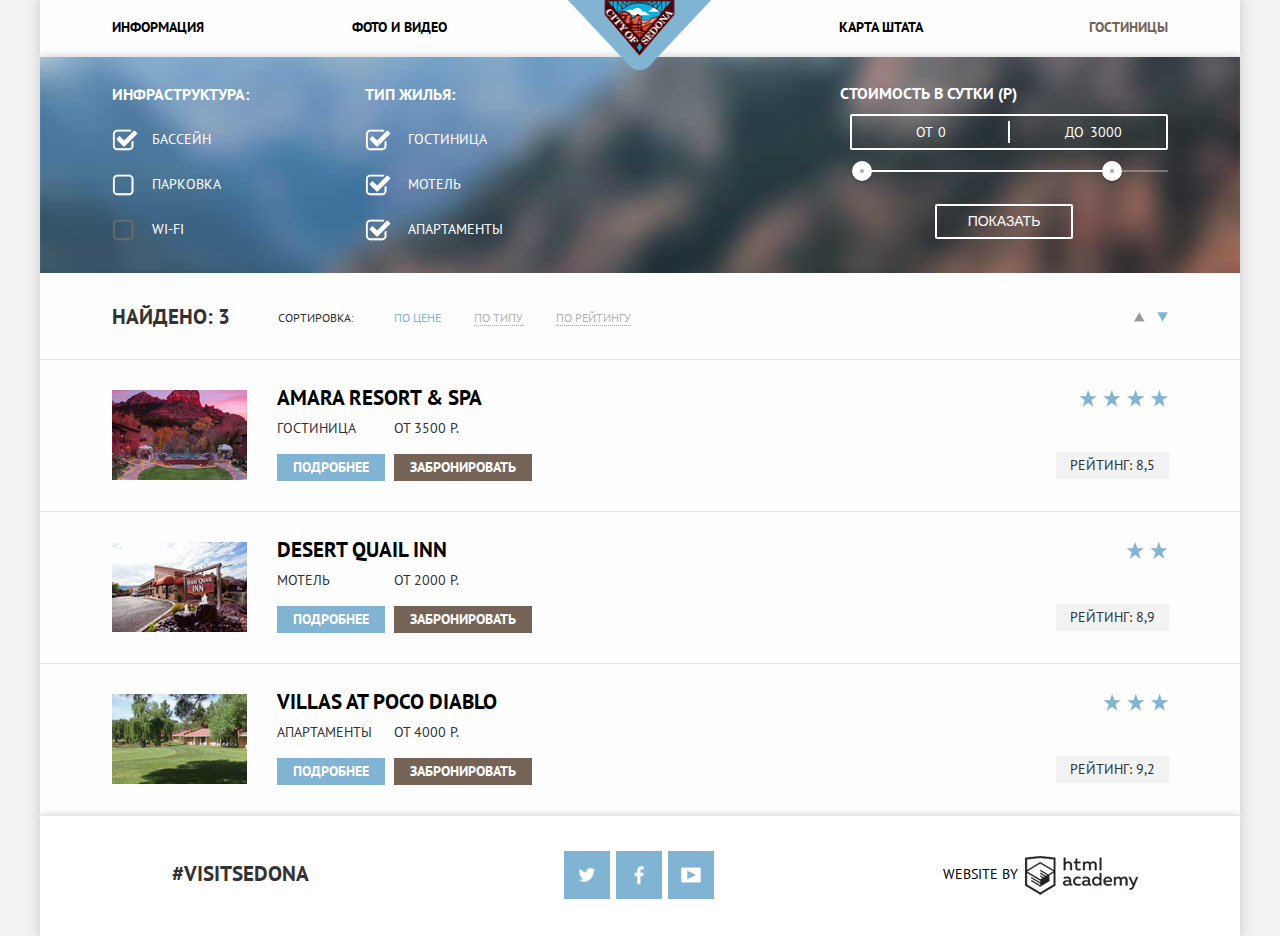
==== commit 29f4b40c: "ThirdEditionOMG" ====
--- a/catalog.html
+++ b/catalog.html
@@ -4,7 +4,7 @@
     <meta charset="utf-8">
     <title>Каталог гостиниц</title>
     <link rel="stylesheet" href="css/normalize.min.css">
-    <link rel="stylesheet" href="css/style.min.css">
+    <link rel="stylesheet" href="css/style.css">
     <link href="https://fonts.googleapis.com/css?family=PT+Sans:400,700&amp;subset=cyrillic" rel="stylesheet">
   </head>
   <body>
@@ -125,7 +125,7 @@
     <footer class="main-footer">
       <div class="container clearfix">
         <div class="footer-sedona">
-          <h3>#visitsedona</h3>
+          <span>#visitsedona</span>
         </div>
         <div class="footer-social">
           <a class="social-btn social-btn-twit" href="">Twiter </a>
--- a/css/style.css
+++ b/css/style.css
@@ -0,0 +1,988 @@
+body{
+  font-size: 14px;
+  font-family: "PT Sans", "Arial", sans-serif;
+  font-weight: 400;
+  line-height: 1.2;
+  text-transform: uppercase;
+  color: #333333;
+  background-color: #f2f2f2;
+}
+h1{
+  font-size: 30px;
+}
+h2{
+  font-size: 24px;
+}
+h3{
+  font-size: 21px;
+}
+.clearfix::after{
+  content: "";
+  display: table;
+  clear: both;
+}
+.container{
+  width: 1200px;
+  margin: 0 auto;
+  background-color: #fefefe;
+  box-shadow: 4px 0 8px 0 #dbdbdb,
+              -4px 0 8px 0 #dbdbdb;
+}
+.main-header img{
+  position: absolute;
+  top: 0;
+  left: 50%;
+  width: 144px;
+  height: 70px;
+  margin-left: -72px;
+}
+.main-navigation{
+  position: relative;
+}
+.main-navigation ul{
+  font-size: 0;
+  padding: 0;
+  padding-bottom: 17px;
+  padding-top: 14px;
+  padding-left: 72px;
+  padding-right: 72px;
+}
+.navigation{
+  display: inline-block;
+  vertical-align: top;
+  width: 240px;
+  font-size: 14px;
+  font-weight: 600;
+  line-height: 26px;
+}
+.navigation:nth-child(n){
+  float: left;
+  text-align: left;
+}
+.navigation:nth-child(2n){
+  float: left;
+}
+.navigation:nth-child(3n){
+  float: right;
+  text-align: right;
+}
+.navigation:nth-child(4n){
+  float: right;
+  text-align: right;
+  padding-right: 5px;
+}
+.navigation a{
+  color: #000000;
+  text-decoration: none;
+}
+.navigation a:hover{
+  color: #81b3d2;
+}
+.navigation a:active{
+  color: #b2b2b2;
+}
+.active-nav a{
+  color: #766357;
+}
+.active-nav a:hover{
+  color: #604e43;
+}
+.active-nav a:active{
+  color: #d6d0cc;
+}
+.sedona-image{
+  width: 100%;
+  height: 432px;
+  background: url("../img/underline.png") no-repeat 0 100% ,
+              url("../img/background.jpg") 0 -57px;
+  background-color: #798ead;
+  margin-bottom: 60px;
+  padding-top: 75px;
+}
+.introduction{
+  width: 575px;
+  text-align: center;
+  margin: 0 auto;
+  padding-bottom: 37px;
+}
+.introduction p{
+  line-height: 26px;
+}
+.main-text{
+  font-size: 21px;
+  line-height: 26px;
+  text-align: center;
+  margin-bottom: 27px;
+}
+.text-advantage{
+  float: left;
+  width: 282px;
+  min-height: 201px;
+  line-height: 21px;
+  text-align: center;
+  padding-left: 59px;
+  padding-top: 55px;
+  padding-right: 59px;
+  color: #ffffff;
+  background-color: #81b3d2;
+}
+.text-advantage h3{
+  width: 135px;
+  margin: 0 auto;
+  margin-bottom: 24px;
+}
+.text-advantage span{
+  display: inline-block;
+  vertical-align: top;
+  margin-bottom: 7px;
+}
+.advantage-one img{
+  float: right;
+  width: 800px;
+  height: 256px;
+}
+.feel{
+  padding-top: 55px;
+  padding-left: 57px;
+  padding-right: 49px;;
+  padding-bottom: 81px;
+}
+.feel h3{
+  margin-bottom: 23px;
+}
+.feel div{
+  width: 285px;
+  float: left;
+  text-align: center;
+}
+.feel p{
+  line-height: 21px;
+  text-align: center;
+  margin-bottom: 0;
+}
+.feel div:first-child{
+  margin-right: 116px;
+}
+.feel div:first-child img{
+  padding-top: 4px;
+  margin-bottom: 4px;
+}
+.feel div:nth-child(2){
+  margin-right: 115px;
+}
+.feel div:nth-child(2) img{
+  padding-top: 6px;
+  margin-bottom: 4px;
+}
+.feel div:last-child img{
+  margin-bottom: 4px;
+}
+.second-advantage div{
+  float: right;
+  padding-left: 48px;
+  padding-right: 70px;
+}
+.second-advantage h3{
+  width: 151px;
+  padding-left: 21px;
+}
+.second-advantage span{
+  display: inline-block;
+  vertical-align: top;
+  width: 305px;
+}
+.second-advantage p{
+  width: 305px;
+}
+.second-advantage img{
+  float: left;
+  width: 800px;
+  height: 256px;
+}
+.other-advantages{
+  min-height: 194px;
+  line-height: 21px;
+  text-align: center;
+  background-color: #eeeeee;
+  padding-top: 47px;
+  padding-left: 65px;
+  padding-right: 60px;
+  padding-bottom: 15px;
+}
+.other-advantages div{
+  width: 270px;
+  float: left;
+}
+.other-advantages h3{
+  width: 120px;
+  margin: 0 auto;
+  margin-bottom: 24px;
+}
+.other-advantages span{
+  display: inline-block;
+  vertical-align: top;
+  margin-bottom: 7px;
+}
+.other-advantages div:first-child,
+.other-advantages div:nth-child(2){
+  margin-right: 130px;
+}
+.hotels{
+  text-align: center;
+  padding-top: 25px;
+}
+.hotels h2{
+  font-size: 30px;
+}
+.hotels p{
+  display: inline-block;
+  vertical-align: top;
+  line-height: 24px;
+  margin-top: 0;
+  margin-bottom: 46px;
+}
+.find{
+  position: relative;
+  width: 568px;
+  color: #ffffff;
+  background-color: #766357;
+  padding-top: 30px;
+  padding-bottom: 30px;
+  margin: 0 auto;
+}
+.open-form{
+  font-family: "PT Sans", "Arial", sans-serif;
+  font-size: 21px;
+  line-height: 24px;
+  font-weight: 600;
+  text-transform: uppercase;
+  text-decoration: none;
+  color: #ffffff;
+  background-color: #766357;
+  margin: 0;
+  border: none;
+  outline: none;
+  cursor: pointer;
+}
+.map{
+  width: 1200px;
+  height: 595px;
+  background-color: #cbe6a3;
+  z-index: 1;
+}
+.map img{
+  height: 595px;
+  width: 1200px;
+  z-index: 1;
+}
+.filters{
+  min-height: 203px;
+  color: #ffffff;
+  background-color: #595353;
+  background-image: url("../img/filter.jpg") ;
+  background-repeat: no-repeat;
+  background-position: 0 -55px;
+  padding-top: 13px;
+  padding-left: 72px;
+  padding-right: 72px;
+  margin-bottom: 0;
+}
+.filters h3{
+  font-size: 16px;
+}
+.filters input[type="checkbox"]{
+  display: none;
+}
+.filters input[type="checkbox"] + label{
+  position: relative;
+  display: block;
+  line-height: 20px;
+  padding-left: 43px;
+  margin: 10px 0;
+  margin-bottom: 25px;
+  cursor: pointer;
+}
+.infrastructure input[type="checkbox"] + label{
+  padding-left: 40px;
+}
+.filters input[type="checkbox"] + label::before{
+  position: absolute;
+  content: "";
+  top: 0;
+  left: 0;
+  display: block;
+  width: 22px;
+  height: 22px;
+  background-image: url("../img/sprite.png");
+  background-repeat: no-repeat;
+  background-position: -521px -5px;
+}
+.filters input[type="checkbox"]:checked + label::before{
+  position: absolute;
+  content: "";
+  top: 0;
+  left: 0;
+  width: 26px;
+  height: 22px;
+  background-image: url("../img/sprite.png");
+  background-repeat: no-repeat;
+  background-position: -465px -5px;
+  border: 0;
+}
+.filters input[type="checkbox"]:disabled + label::before{
+  background-position: -397px -5px;
+}
+.checkbox-wrapper{
+  max-width: 550px;
+}
+.infrastructure{
+  float: left;
+  text-align: left;
+  width: 240px;
+}
+.house-type{
+  float: left;
+  width: 278px;
+  padding-left: 13px;
+}
+.infrastructure h3,
+.house-type h3{
+  padding-bottom: 9px;
+  margin-top: 15px;
+}
+.filter-range{
+  float: right;
+  width: 328px;
+  margin-top: 13px;
+}
+.filter-range-title{
+  font-size: 16px;
+  line-height: 21px;
+  font-weight: 600;
+  margin-bottom: 10px;
+}
+.price-controls{
+  position: relative;
+  height: 32px;
+  font-size: 0;
+  margin-left: 10px;
+  margin-bottom: 20px;
+  border: 2px solid #ffffff;
+  border-radius: 2px;
+}
+.price-controls::after{
+  content: "";
+  position: absolute;
+  width: 2px;
+  height: 22px;
+  left: 50%;
+  top: 50%;
+  transform: translate(-50%, -50%);
+  background: #ffffff;
+}
+.price-controls label{
+  display: inline-block;
+  vertical-align: top;
+  font-size: 14px;
+  line-height: 30px;
+  vertical-align: top;
+  cursor: pointer;
+}
+.price-controls .min-price,
+.price-controls .max-price{
+  width: 85px;
+  padding-left: 64px;
+}
+.price-controls input{
+  width: 50px;
+  height: 30px;
+  margin: 0;
+  color: inherit;
+  font: inherit;
+  background: none;
+  border: none;
+}
+.range-controls{
+  position: relative;
+  margin-bottom: 32px;
+  width: 328px;
+}
+.range-controls .scale{
+  height: 2px;
+  background: rgba(255, 255, 255, 0.3);
+  margin-left: 15px;
+}
+.range-controls .bar{
+  width: 85%;
+  height: 2px;
+  background: #ffffff;
+}
+.range-toggle{
+  position: absolute;
+  top: -9px;
+  width: 4px;
+  height: 4px;
+  background: #ababab;
+  border: 8px solid #ffffff;
+  border-radius: 50%;
+  box-shadow: 0 2px 1px 0 rgba(0, 1, 1, 0.2);
+  cursor: pointer;
+}
+.min-range-toggle{
+  left: 12px;
+}
+.max-range-toggle{
+  left: 80%;
+}
+.range-toggle:hover{
+  background: #1c4f80;
+}
+.btn-transparent{
+  display: block;
+  margin: 0 auto;
+  padding: 5px 31px;
+  font-size: 14px;
+  line-height: 21px;
+  color: #ffffff;
+  text-transform: uppercase;
+  background: transparent;
+  border: 2px solid #ffffff;
+  border-radius: 2px;
+  cursor: pointer;
+}
+.btn-transparent:hover{
+  color: #000000;
+  background: #ffffff;
+}
+.sort{
+  position: relative;
+  min-height: 55px;
+  width: 1056px;
+  padding-left: 72px;
+  padding-right: 72px;
+  padding-top: 10px;
+  padding-bottom: 9px;
+}
+.sort h3{
+  display: inline-block;
+  vertical-align: top;
+  margin-right: 44px;
+}
+.sort span{
+  display: inline-block;
+  vertical-align: top;
+  font-size: 12px;
+  margin-top: 28px;
+  margin-right: 36px;
+}
+.sort a{
+  display: inline-block;
+  vertical-align: top;
+  font-size: 12px;
+  text-decoration: none;
+  color: #b2b2b2;
+  margin-top: 28px;
+  margin-right: 29px;
+  border-bottom: 1px dotted #81b3d2;
+}
+.sort a:hover{
+  color: #81b3d2;
+}
+.sort a:active{
+  color: #000000;
+}
+.sort a.sort-active{
+  border: 0;
+  color: #81b3d2;
+}
+a.top-arrow{
+  float: right;
+  width: 11px;
+  height: 10px;
+  background-image: url("../img/sprite.png");
+  background-repeat: no-repeat;
+  background-position: -314px -5px;
+  border-bottom: 0;
+  margin-top: 29px;
+  margin-right: 12px;
+  opacity: 0.4;
+}
+a.down-arrow{
+  float: right;
+  width: 11px;
+  height: 10px;
+  background-image: url("../img/sprite.png");
+  background-repeat: no-repeat;
+  background-position: -272px -5px;
+  border-bottom: 0;
+  margin-right: 0;
+  margin-top: 29px;
+  opacity: 0.4;
+}
+a.top-arrow:hover,
+a.down-arrow:hover{
+  opacity: 1;
+}
+a.top-arrow:active{
+  background-position: -293px -5px;
+}
+a.down-arrow:active{
+  background-position: -251px -5px;
+}
+a.down-active-arrow{
+  background-position: -251px -5px;
+  opacity: 1;
+}
+.found{
+  position: relative;
+  min-height: 90px;
+  padding-top: 30px;
+  padding-bottom: 30px;
+  padding-left: 72px;
+  padding-right: 72px;
+  border-top: 1px solid #e5e5e5;
+}
+.found:last-child{
+  border-bottom: 1px solid #e5e5e5;
+}
+.found img{
+  float: left;
+  height: 90px;
+  width: 135px;
+  margin-right: 30px;
+}
+.name{
+  color: #000000;
+}
+.name:hover{
+  color: #b3d1e4;
+}
+.name:active{
+  color: #b2b2b2;
+}
+.about-house{
+  float: left;
+  margin-top: -2px;
+}
+.about-house h3{
+  margin-top: -3px;
+  margin-bottom: 0;
+}
+.hotel-type,
+.price{
+  display: inline-block;
+  vertical-align: top;
+  width: 109px;
+  margin-top: 10px;
+  margin-bottom: 27px;
+  margin-right: 4px;
+}
+.about-house a{
+  text-decoration: none;
+  margin-top: -10px;
+}
+.more{
+  display: inline-block;
+  vertical-align: top;
+  color: #ffffff;
+  background-color: #81b3d2;
+  font-weight: 600;
+  padding-top: 5px;
+  padding-left: 16px;
+  padding-right: 16px;
+  padding-bottom: 5px;
+  margin-right: 5px;
+}
+.more:hover{
+  background-color: #669ec0;
+}
+.more:active{
+  background-color: #5496bd;
+  color: #88b6d1;
+}
+.booking{
+  display: inline-block;
+  vertical-align: top;
+  color: #ffffff;
+  background-color: #766357;
+  font-weight: 600;
+  padding-top: 5px;
+  padding-left: 16px;
+  padding-right: 16px;
+  padding-bottom: 5px;
+}
+.booking:hover{
+  background-color: #604e43;
+}
+.booking:active{
+  color: #7e7169;
+  background-color: #503e33;
+}
+.stars{
+  float: right;
+  left: 1px;
+  width: 89px;
+  height: 17px;
+  background-image: url("../img/sprite.png");
+  background-repeat: no-repeat;
+  background-position: -583px -5px;
+}
+.two-stars{
+  width: 42px;
+}
+.three-stars{
+  width: 65px;
+}
+.rating{
+  position: absolute;
+  right: 71px;
+  bottom: 32px;
+  display: inline-block;
+  vertical-align: top;
+  background-color: #f2f2f2;
+  padding: 5px 14px;
+}
+.index-footer{
+  position: relative;
+  z-index: 12312;
+  width: 1200px;
+  min-height: 122px;
+  background-color: #fefefe;
+  margin: 0 auto;
+  margin-top: -121px;
+  opacity: 0.9;
+}
+.main-footer .container{
+  min-height: 120px;
+  text-align: center;
+  background-color: #ffffff;
+}
+.footer-sedona span{
+  display: inline-block;
+  vertical-align: top;
+  width: 240px;
+  font-size: 21px;
+  font-weight: 600;
+  float: left;
+  text-align: center;
+  margin: 0;
+  padding-top: 45px;
+  padding-left: 80px;
+  padding-right: 87px;
+}
+.footer-social{
+  float: left;
+  width: 276px;
+  text-align: center;
+  padding-top: 35px;
+  padding-left: 55px;
+}
+.social-btn{
+  position: relative;
+  display: inline-block;
+  vertical-align: top;
+  width: 46px;
+  height: 48px;
+  font-size: 0;
+  background-color: #81b3d2;
+  margin-right: 2px;
+}
+.social-btn::before{
+  position: absolute;
+  content: "";
+  top: 50%;
+  left: 50%;
+  background-image: url("../img/sprite.png");
+  background-repeat: no-repeat;
+  transform: translate(-50%, -50%);
+}
+.social-btn-twit::before{
+  width: 17px;
+  height: 15px;
+  background-position: -682px -5px;
+}
+.social-btn-fb::before{
+  width: 10px;
+  height: 19px;
+  background-position: -501px -5px;
+}
+.social-btn-play::before{
+  width: 20px;
+  height: 16px;
+  background-position: -553px -5px;
+}
+.social-btn-play:hover,
+.social-btn-fb:hover,
+.social-btn-twit:hover{
+  background: #669ec0;
+}
+.social-btn-play:active,
+.social-btn-fb:active,
+.social-btn-twit:active{
+  background: #5496bd;
+}
+.social-btn-play:active::before,
+.social-btn-fb:active::before,
+.social-btn-twit:active::before{
+  opacity: 0.5;
+}
+.footer-copyright{
+  position: relative;
+  float: right;
+  width: 225px;
+  min-height: 40px;
+  text-align: left;
+  margin-top: 41px;
+  margin-right: 72px;
+  padding-top: 9px;
+  padding-left: 15px;
+}
+.footer-copyright a{
+  text-decoration: none;
+  color: #000000;
+}
+.footer-copyright a::before{
+  position: absolute;
+  content: "";
+  right: 30px;
+  top: -1px;
+  width: 113px;
+  height: 39px;
+  background-image: url("../img/sprite.png");
+  background-repeat: no-repeat;
+  background-position: -5px -5px;
+}
+.footer-copyright a:hover::before{
+  background-position: -128px -5px;
+}
+.footer-copyright a:active::before{
+  background-position: -5px -5px;
+  opacity: 0.4;
+}
+@-webkit-keyframes bounce{
+  0% {-webkit-transform: translateY(-20px);
+          -ms-transform: translateY(-20px);
+              transform: translateY(-20px);
+    }
+  30% {-webkit-transform: translateY(40px);
+           -ms-transform: translateY(40px);
+               transform: translateY(40px);
+    }
+  50% {-webkit-transform: translateY(-5px);
+           -ms-transform: translateY(-5px);
+               transform: translateY(-5px);
+     }
+  80% {-webkit-transform: translateY(5px);
+           -ms-transform: translateY(5px);
+               transform: translateY(5px);
+   }
+  100% {-webkit-transform: translateY(0);
+            -ms-transform: translateY(0);
+                transform: translateY(0);
+      }
+}
+@keyframes bounce{
+  0% {-webkit-transform: translateY(-20px);
+          -ms-transform: translateY(-20px);
+              transform: translateY(-20px);
+    }
+  30% {-webkit-transform: translateY(40px);
+           -ms-transform: translateY(40px);
+               transform: translateY(40px);
+    }
+  50% {-webkit-transform: translateY(-5px);
+           -ms-transform: translateY(-5px);
+               transform: translateY(-5px);
+     }
+  80% {-webkit-transform: translateY(5px);
+           -ms-transform: translateY(5px);
+               transform: translateY(5px);
+   }
+  100% {-webkit-transform: translateY(0);
+            -ms-transform: translateY(0);
+                transform: translateY(0);
+      }
+}
+.find-form{
+  position: absolute;
+  text-align: left;
+  color: #000000;
+  background-color: #ffffff;
+  font-weight: 600;
+  margin-top: 31px;
+  padding-top: 55px;
+  padding-left: 55px;
+  padding-right: 55px;
+  -webkit-animation: bounce 0.8s;
+      -ms-transform: bounce 0.8s;
+          animation: bounce 0.8s;
+}
+.arr-block{
+  position: relative;
+}
+.btn-calendar{
+  position: absolute;
+  z-index: 2;
+  right: 10px;
+  top: 7px;
+  width: 21px;
+  height: 22px;
+  background-image: url("../img/sprite.png");
+  background-position: -335px -5px;
+  background-repeat: no-repeat;
+  background-color: transparent;
+  border: none;
+  opacity: 0.5;
+}
+.find-form input:hover{
+  background-color: #ebebeb;
+}
+.find-form input:focus{
+  background-color: #ffffff;
+  outline: #e5e5e5 solid 2px;
+}
+.text-form{
+  position: relative;
+  font-size: 14px;
+  line-height: 37px;
+}
+ .input-date{
+  position: relative;
+  float: right;
+  width: 299px;
+  height: 35px;
+  font-family: "PT Sans", "Arial", sans-serif;
+  font-size: 14px;
+  font-weight: 600;
+  letter-spacing: 0px;
+  text-transform: uppercase;
+  background: #f2f2f2;
+  margin-bottom: 30px;
+  padding-left: 11px;
+  padding-right: 35px;
+  border: 0;
+}
+.people{
+  width: 26px;
+  height: 36px;
+  text-align: center;
+  font-family: "PT Sans", "Arial", sans-serif;
+  font-size: 14px;
+  font-weight: 600;
+  line-height: 38px;
+  background: #f2f2f2;
+  padding-left: 42px;
+  padding-right: 44px;
+  border: 0;
+}
+.adult{
+  position: relative;
+  display: inline-block;
+  vertical-align: top;
+  width: 228px;
+}
+.childrens{
+  position: relative;
+  float: right;
+  text-align: left;
+  display: inline-block;
+  vertical-align: top;
+  height: 35px;
+  width: 180px;
+}
+.adult input,
+.childrens input{
+  float: right;
+}
+.childrens label,
+.adult label,
+.arr-block label{
+  display: inline-block;
+  vertical-align: top;
+  line-height: 38px;
+}
+.btn-minus{
+  position: absolute;
+  top: 18px;
+  right: 90px;
+  width: 12px;
+  height: 3px;
+  background-position: -709px -5px;
+  background-repeat: no-repeat;
+  background-image: url("../img/sprite.png");
+  background-color: transparent;
+  opacity: 0.5;
+  border: none;
+}
+.btn-plus{
+  position: absolute;
+  top: 14px;
+  right: 14px;
+  width: 11px;
+  height: 11px;
+  background-position: -753px -5px;
+  background-repeat: no-repeat;
+  background-image: url("../img/sprite.png");
+  background-color: transparent;
+  opacity: 0.5;
+  border: none;
+}
+.btn-plus:hover,
+.btn-minus:hover,
+.btn-calendar:hover{
+  opacity: 1;
+}
+.btn-plus:active{
+  background-position: -774px -5px;
+}
+.btn-minus:active{
+  background-position: -731px -5px;
+}
+.btn-calendar:active{
+  background-position: -366px -5px;
+}
+.btn-minus:focus,
+.btn-plus:focus,
+.btn-calendar{
+  outline: none;
+}
+.find-btn{
+  width: 459px;
+  height: 58px;
+  font-family: "PT Sans", "Arial", sans-serif;
+  color: #ffffff;
+  font-size: 21px;
+  line-height: 48px;
+  text-align: center;
+  text-transform: uppercase;
+  background-color: #81b3d2;
+  margin-top: 55px;
+  margin-bottom: 55px;
+  border: none;
+}
+.find-btn:hover{
+  background-color: #669ec0;
+}
+.find-btn:active{
+  background-color: #5496bd;
+  color: #81b2ce;
+}
+.close-form{
+  display: none;
+}
+::-webkit-input-placeholder{
+  color: #000000;
+  font-weight: 600;
+}
+::-moz-placeholder{
+  color: #000000;
+  font-weight: 600;
+}
+:-moz-placeholder{
+  color: #000000;
+  font-weight: 600;
+  }
+:-ms-input-placeholder{
+  color: #000000;
+  font-weight: 600;
+}
